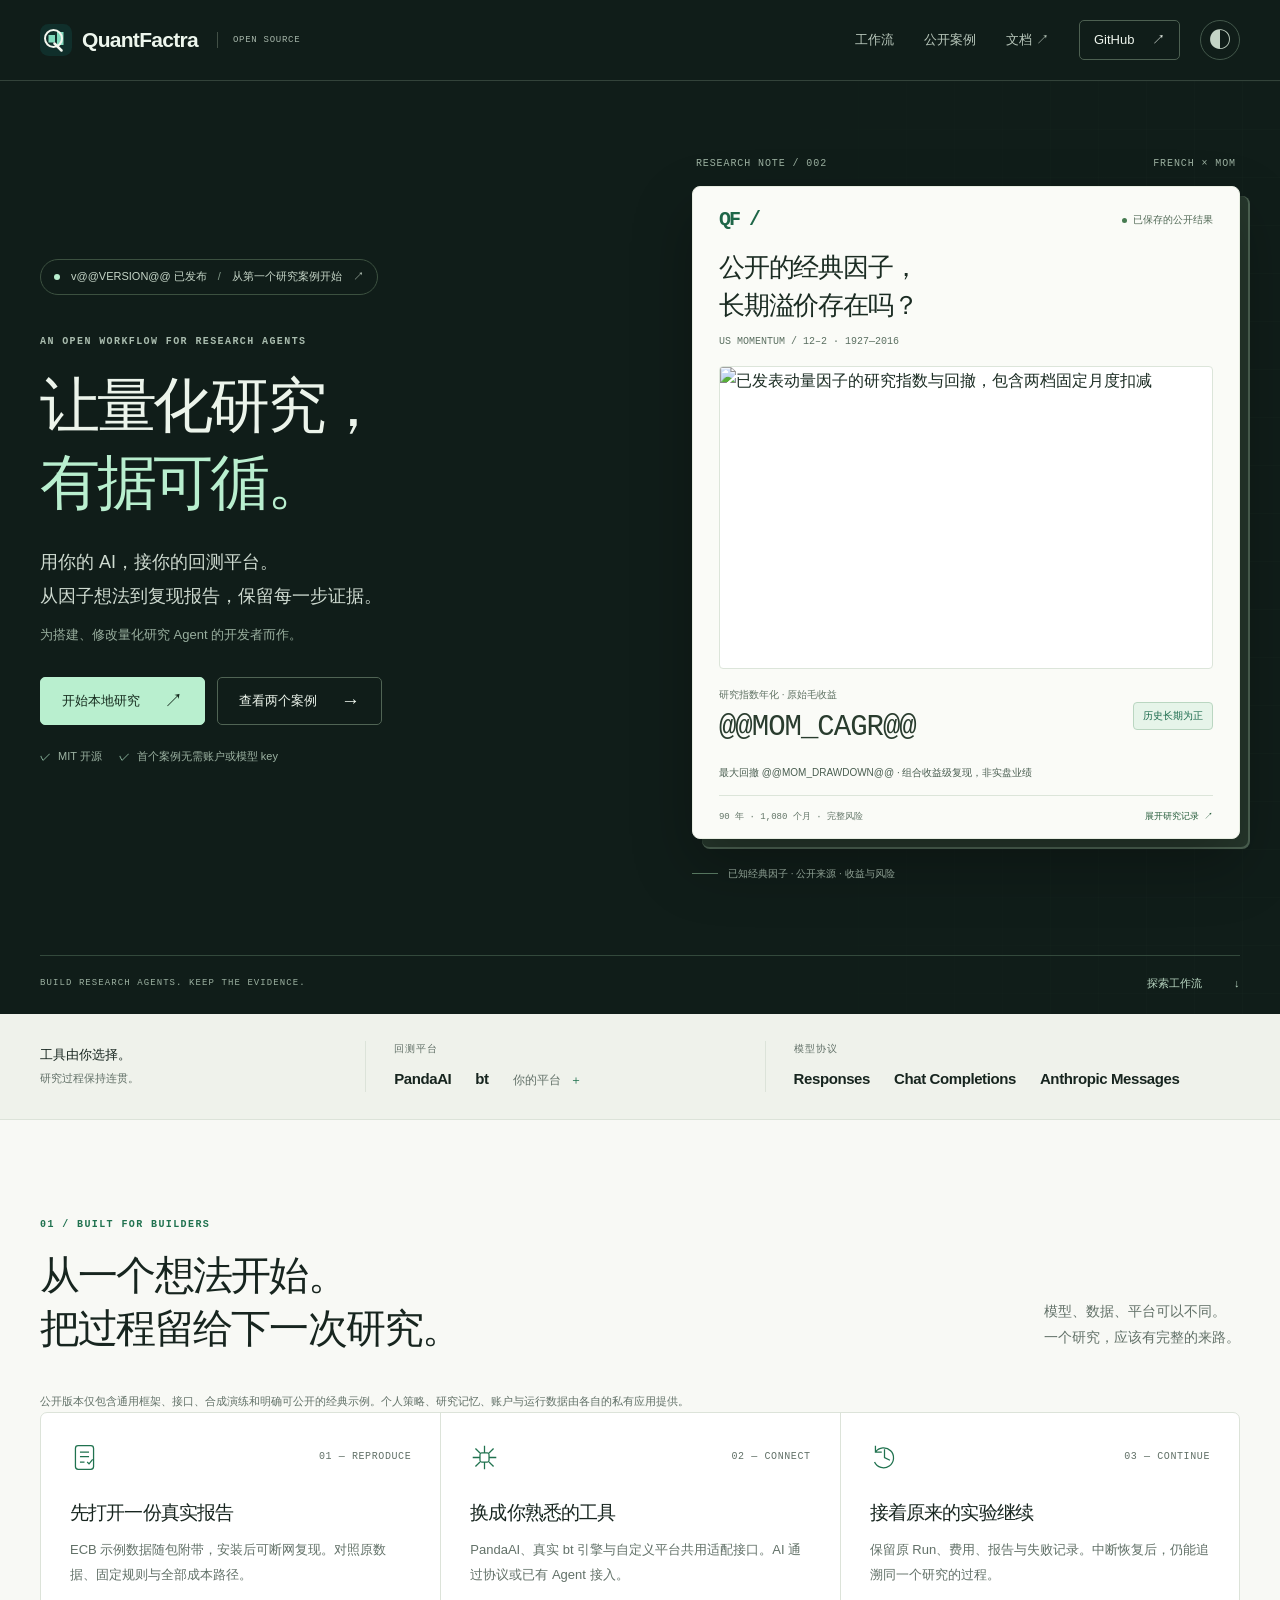
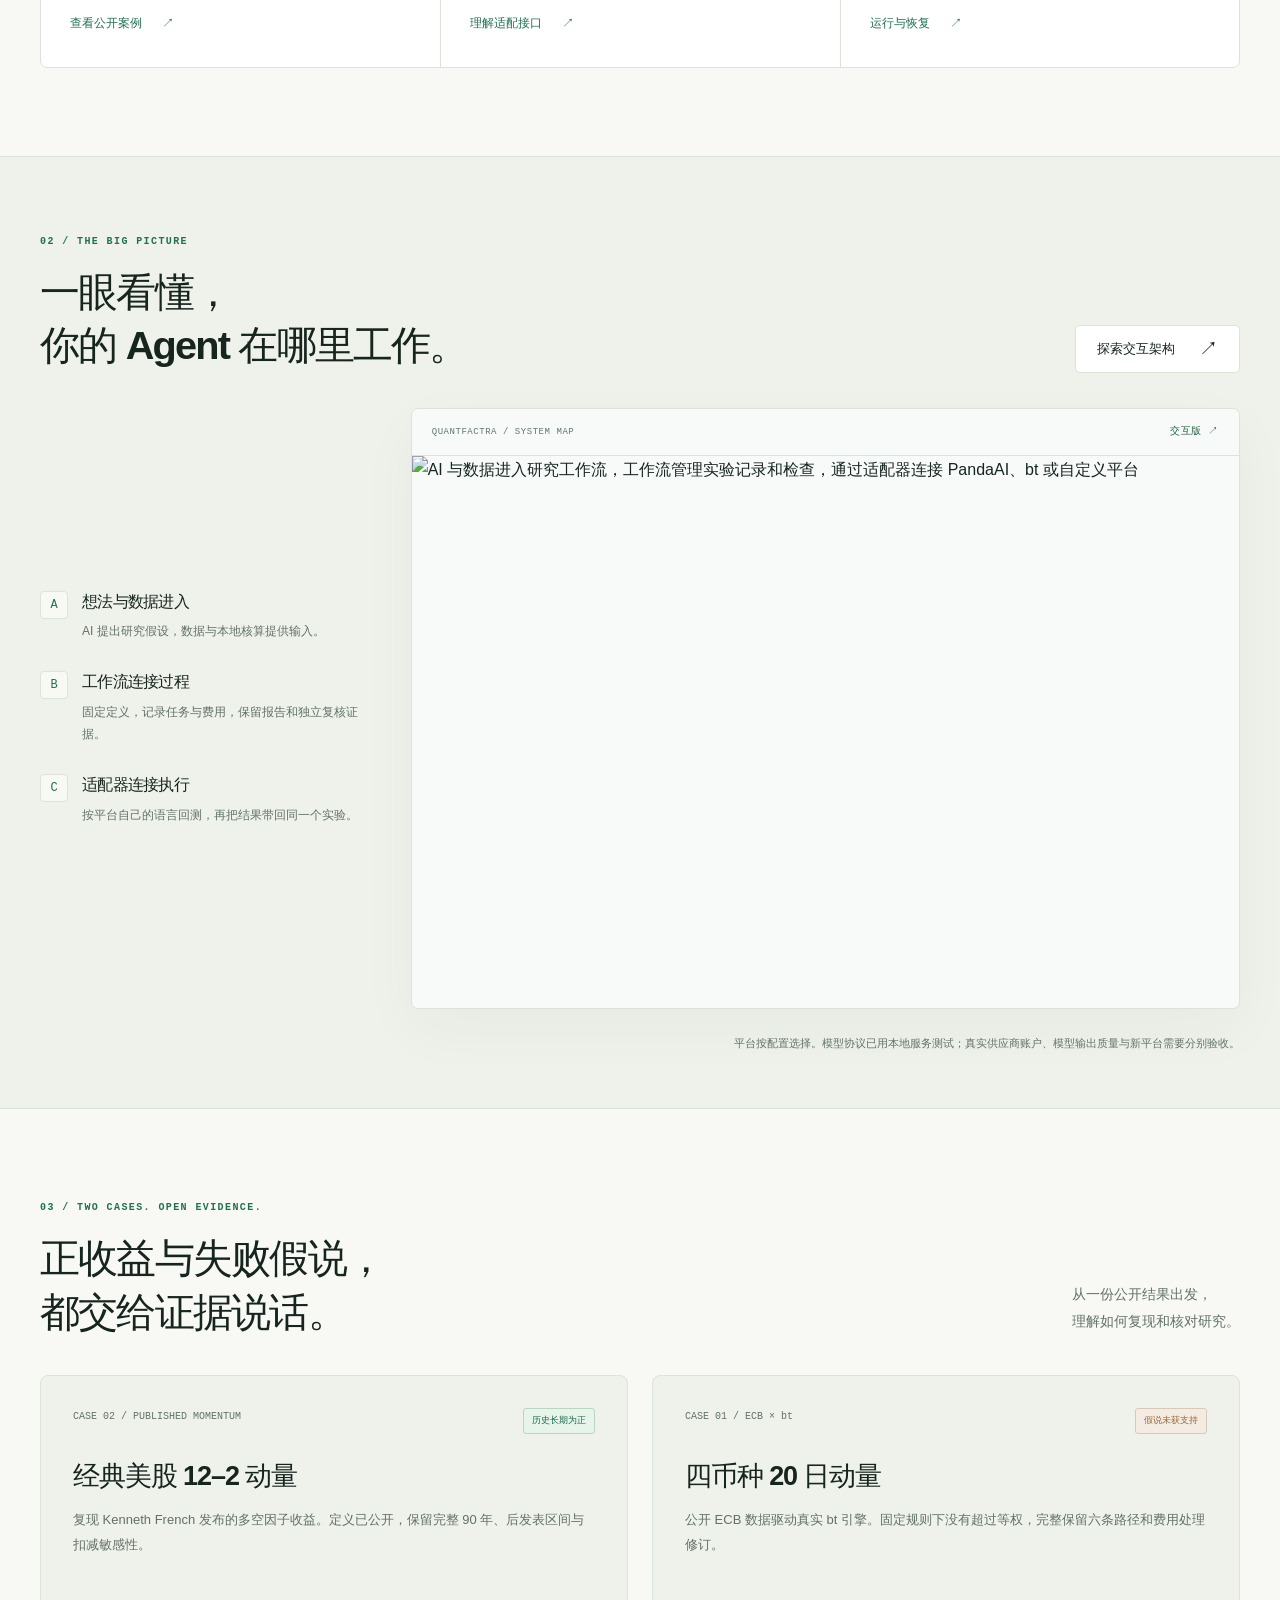
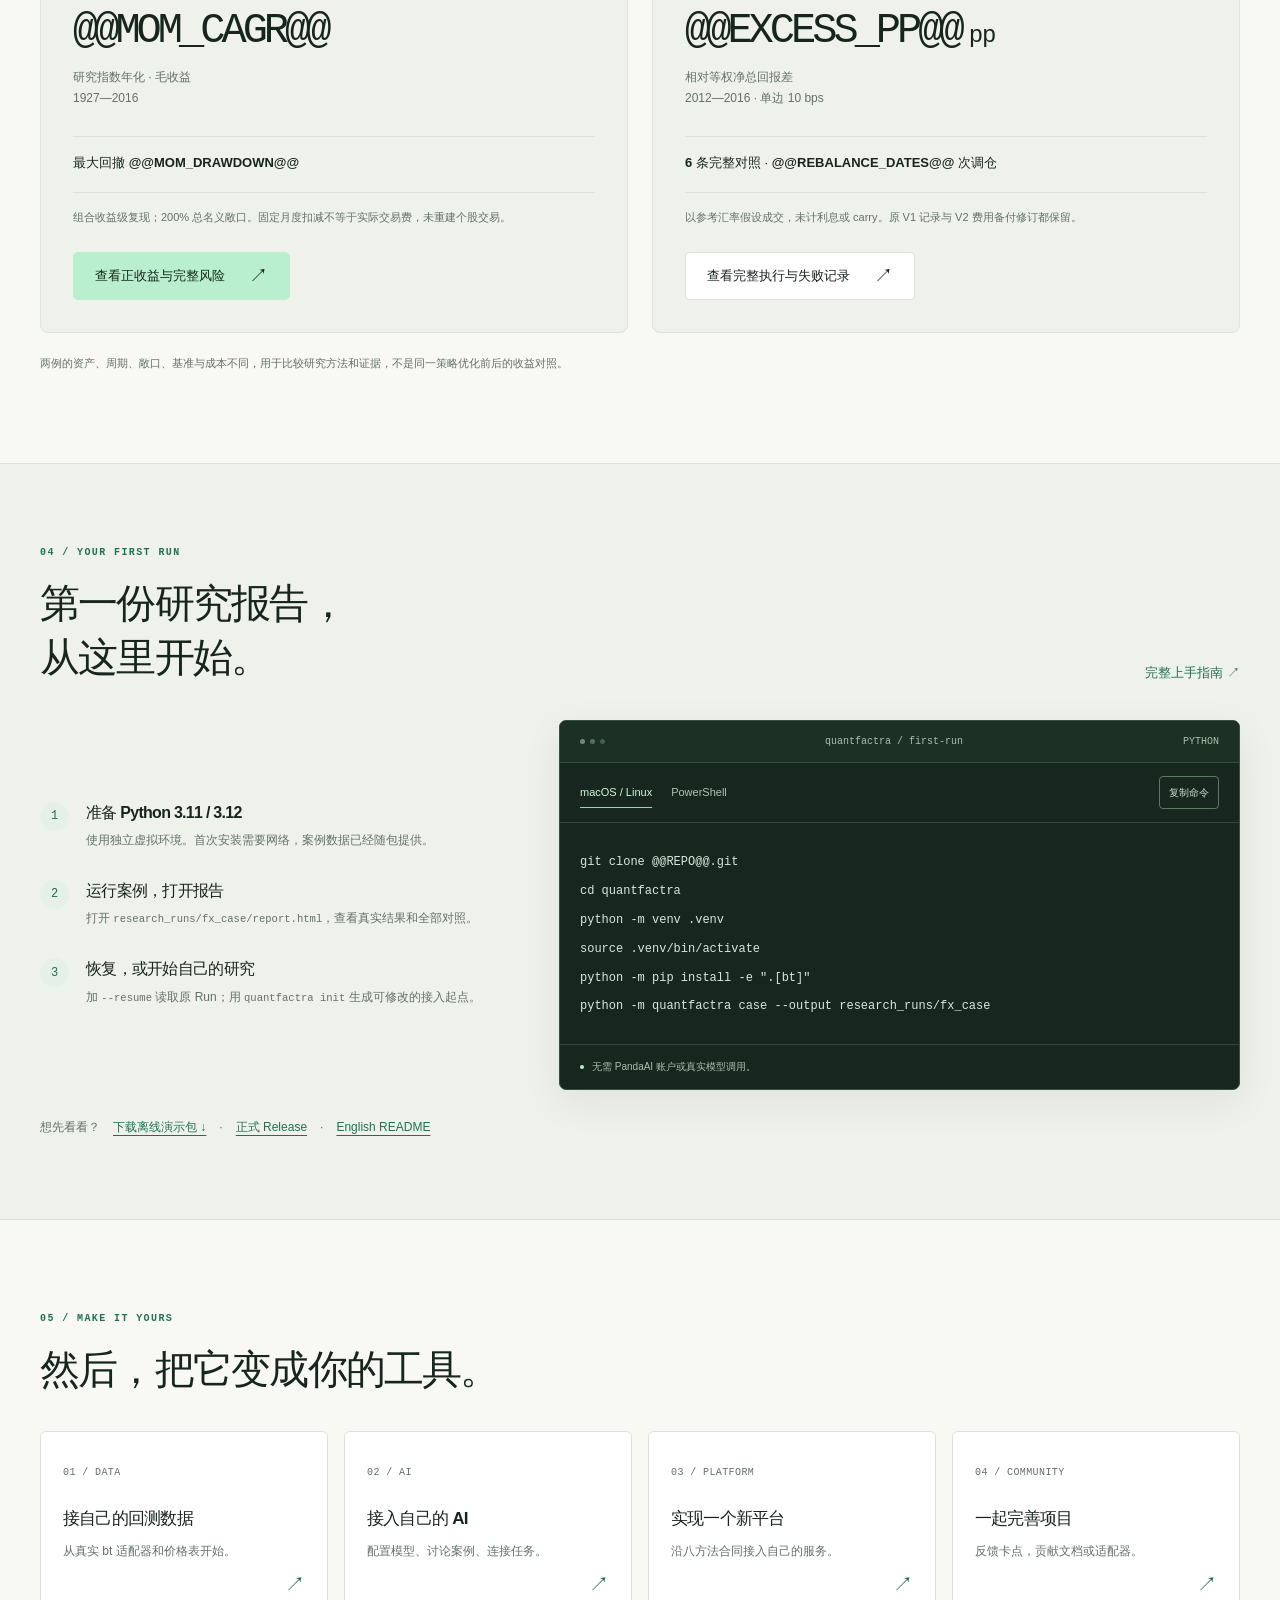
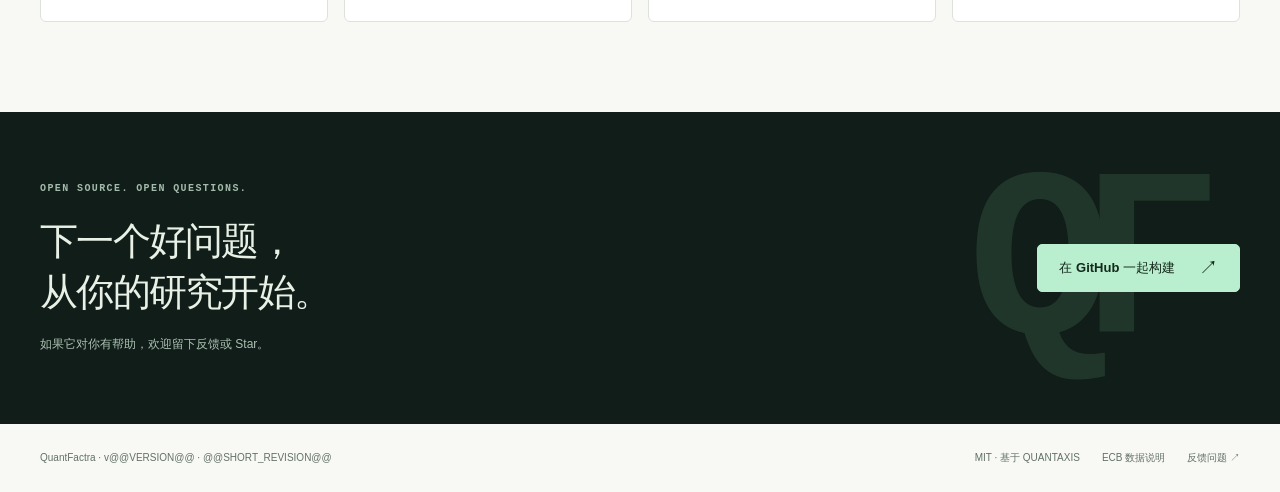
==== website/index.html @ 99651a7d "Initial public multi-agent framework distribution" ====
<!doctype html>
<html lang="zh-CN">
<head>
  <meta charset="utf-8"><meta name="viewport" content="width=device-width,initial-scale=1">
  <title>QuantFactra · 让量化研究，有据可循</title>
  <meta name="description" content="面向 AI 开发者的多 Agent 研究框架。连接 PandaAI、bt 或自定义回测平台，保留实验与证据，从一个可复现的公开案例开始。">
  <link rel="canonical" href="@@SITE@@"><link rel="icon" href="assets/favicon.svg" type="image/svg+xml">
  <meta property="og:type" content="website"><meta property="og:locale" content="zh_CN">
  <meta property="og:title" content="QuantFactra · 让量化研究，有据可循">
  <meta property="og:description" content="用你的 AI，接你的回测平台。从因子想法到复现报告，保留每一步证据。">
  <meta property="og:url" content="@@SITE@@"><meta property="og:image" content="@@SITE@@assets/social-card.png">
  <meta name="twitter:card" content="summary_large_image">
  <link rel="stylesheet" href="assets/site.css"><script src="assets/site.js" defer></script>
  <script type="application/ld+json">{"@context":"https://schema.org","@type":"SoftwareSourceCode","name":"QuantFactra","description":"Reproducible quantitative factor research and backtesting for AI developers","codeRepository":"@@REPO@@","url":"@@SITE@@","programmingLanguage":"Python","version":"@@VERSION@@","license":"https://opensource.org/license/mit"}</script>
</head>
<body>
<a class="skip" href="#main">跳到正文</a>
<header class="nav-shell"><nav class="nav wrap" aria-label="主导航">
  <a class="brand" href="./"><img src="assets/favicon.svg" width="32" height="32" alt="">QuantFactra<span class="version">OPEN SOURCE</span></a>
  <div class="nav-tools">
    <button class="menu-toggle" type="button" aria-expanded="false" aria-controls="nav-links" hidden>导航 <span aria-hidden="true">＋</span></button>
    <div class="nav-links" id="nav-links"><a href="#workflow">工作流</a><a href="#cases">公开案例</a><a href="@@REPO@@/blob/master/docs/quickstart.md">文档 ↗</a><a class="nav-github" href="@@REPO@@">GitHub <span aria-hidden="true">↗</span></a></div>
    <button class="theme" type="button" aria-label="切换深浅主题" title="切换深浅主题"><span aria-hidden="true">◐</span></button>
  </div>
</nav></header>
<main id="main">
  <div class="hero-shell">
    <section class="hero wrap" aria-labelledby="hero-title">
      <div class="hero-content">
        <a class="release-link" href="@@REPO@@/releases/latest"><span class="live-dot"></span>v@@VERSION@@ 已发布<span class="release-divider">/</span>从第一个研究案例开始<span aria-hidden="true">↗</span></a>
        <div class="eyebrow hero-eyebrow">AN OPEN WORKFLOW FOR RESEARCH AGENTS</div>
        <h1 id="hero-title">让量化研究，<br><em>有据可循。</em></h1>
        <p class="hero-copy">用你的 AI，接你的回测平台。<br>从因子想法到复现报告，保留每一步证据。</p>
        <p class="hero-audience">为搭建、修改量化研究 Agent 的开发者而作。</p>
        <div class="actions"><a class="button primary" href="#start">开始本地研究 <span aria-hidden="true">↗</span></a><a class="button hero-secondary" href="#cases">查看两个案例 <span aria-hidden="true">→</span></a></div>
        <div class="hero-note"><span>MIT 开源</span><span>首个案例无需账户或模型 key</span></div>
      </div>
      <div class="hero-visual">
        <div class="visual-index"><span>RESEARCH NOTE / 002</span><span>FRENCH × MOM</span></div>
        <a class="research-preview" href="momentum/" aria-label="打开经典动量因子历史复现案例">
          <div class="preview-top"><span class="file-mark" aria-hidden="true">QF /</span><span class="record-state"><span></span>已保存的公开结果</span></div>
          <h2>公开的经典因子，<br>长期溢价存在吗？</h2>
          <p class="preview-subtitle">US MOMENTUM / 12–2 · 1927—2016</p>
          <img class="preview-chart" src="assets/french-momentum.svg" width="1080" height="660" alt="已发表动量因子的研究指数与回撤，包含两档固定月度扣减">
          <div class="preview-result"><div><span>研究指数年化 · 原始毛收益</span><strong>@@MOM_CAGR@@</strong></div><span class="result-tag positive">历史长期为正</span></div><p class="preview-risk">最大回撤 @@MOM_DRAWDOWN@@ · 组合收益级复现，非实盘业绩</p>
          <div class="preview-footer"><span>90 年 · 1,080 个月 · 完整风险</span><span>展开研究记录 ↗</span></div>
        </a>
        <div class="visual-caption"><span class="caption-rule"></span>已知经典因子 · 公开来源 · 收益与风险</div>
      </div>
    </section>
    <div class="hero-baseline wrap"><span>BUILD RESEARCH AGENTS. KEEP THE EVIDENCE.</span><a href="#workflow">探索工作流 <span aria-hidden="true">↓</span></a></div>
  </div>
  <section class="integration-strip" aria-label="平台与模型接口"><div class="wrap integrations">
    <div class="integration-intro">工具由你选择。<br><span>研究过程保持连贯。</span></div>
    <div class="integration-group"><span class="integration-label">回测平台</span><div><b>PandaAI</b><b>bt</b><a href="@@REPO@@/blob/master/docs/backends.md">你的平台 <span>＋</span></a></div></div>
    <div class="integration-group"><span class="integration-label">模型协议</span><div><b>Responses</b><b>Chat Completions</b><b>Anthropic Messages</b></div></div>
  </div></section>
  <section class="wrap value-section" aria-labelledby="value-title">
    <div class="section-head"><div><div class="eyebrow">01 / BUILT FOR BUILDERS</div><h2 id="value-title">从一个想法开始。<br>把过程留给下一次研究。</h2></div><p class="section-summary">模型、数据、平台可以不同。<br>一个研究，应该有完整的来路。</p></div>
    <p class="caption">公开版本仅包含通用框架、接口、合成演练和明确可公开的经典示例。个人策略、研究记忆、账户与运行数据由各自的私有应用提供。</p>
    <div class="feature-grid">
      <article class="feature"><div class="feature-top"><svg viewBox="0 0 32 32" aria-hidden="true"><rect x="6" y="3" width="20" height="26" rx="3"/><path d="M11 10h10M11 15h10M11 21h5m3 0 2 2 4-5"/></svg><span class="number">01 — REPRODUCE</span></div><h3>先打开一份真实报告</h3><p>ECB 示例数据随包附带，安装后可断网复现。对照原数据、固定规则与全部成本路径。</p><a href="case/" class="text-link">查看公开案例 <span aria-hidden="true">↗</span></a></article>
      <article class="feature"><div class="feature-top"><svg viewBox="0 0 32 32" aria-hidden="true"><rect x="11" y="11" width="10" height="10" rx="2"/><path d="M16 3v8m0 10v8M3 16h8m10 0h8M6 6l5 5m10 10 5 5M26 6l-5 5M11 21l-5 5"/></svg><span class="number">02 — CONNECT</span></div><h3>换成你熟悉的工具</h3><p>PandaAI、真实 bt 引擎与自定义平台共用适配接口。AI 通过协议或已有 Agent 接入。</p><a href="@@REPO@@/blob/master/docs/backends.md" class="text-link">理解适配接口 <span aria-hidden="true">↗</span></a></article>
      <article class="feature"><div class="feature-top"><svg viewBox="0 0 32 32" aria-hidden="true"><path d="M6 10a11 11 0 1 1-1 11M6 3v7h7m3-3v9l6 3"/></svg><span class="number">03 — CONTINUE</span></div><h3>接着原来的实验继续</h3><p>保留原 Run、费用、报告与失败记录。中断恢复后，仍能追溯同一个研究的过程。</p><a href="@@REPO@@/blob/master/docs/quickstart.md" class="text-link">运行与恢复 <span aria-hidden="true">↗</span></a></article>
    </div>
  </section>
  <section class="workflow-section" id="workflow" aria-labelledby="architecture-title"><div class="wrap">
    <div class="section-head"><div><div class="eyebrow">02 / THE BIG PICTURE</div><h2 id="architecture-title">一眼看懂，<br>你的 Agent 在哪里工作。</h2></div><a class="button secondary" href="architecture/">探索交互架构 <span aria-hidden="true">↗</span></a></div>
    <div class="workflow-layout"><div class="workflow-notes"><article><span class="step-index">A</span><h3>想法与数据进入</h3><p>AI 提出研究假设，数据与本地核算提供输入。</p></article><article><span class="step-index">B</span><h3>工作流连接过程</h3><p>固定定义，记录任务与费用，保留报告和独立复核证据。</p></article><article><span class="step-index">C</span><h3>适配器连接执行</h3><p>按平台自己的语言回测，再把结果带回同一个实验。</p></article></div><div class="diagram-card"><div class="diagram-caption"><span>QUANTFACTRA / SYSTEM MAP</span><a href="architecture/">交互版 ↗</a></div><img src="assets/quantfactra-architecture.svg" width="940" height="628" alt="AI 与数据进入研究工作流，工作流管理实验记录和检查，通过适配器连接 PandaAI、bt 或自定义平台" loading="lazy"></div></div>
    <p class="caption workflow-caption">平台按配置选择。模型协议已用本地服务测试；真实供应商账户、模型输出质量与新平台需要分别验收。</p>
  </div></section>
  <section class="wrap cases-section" id="cases" aria-labelledby="case-title">
    <div class="section-head"><div><div class="eyebrow">03 / TWO CASES. OPEN EVIDENCE.</div><h2 id="case-title">正收益与失败假说，<br>都交给证据说话。</h2></div><p class="section-summary">从一份公开结果出发，<br>理解如何复现和核对研究。</p></div>
    <div class="case-pair">
      <article class="case-choice"><div class="evidence-title"><span>CASE 02 / PUBLISHED MOMENTUM</span><span class="case-label positive">历史长期为正</span></div><h3>经典美股 12–2 动量</h3><p>复现 Kenneth French 发布的多空因子收益。定义已公开，保留完整 90 年、后发表区间与扣减敏感性。</p><div class="case-metric"><strong>@@MOM_CAGR@@</strong><span>研究指数年化 · 毛收益<br>1927—2016</span></div><p class="case-risk">最大回撤 <b>@@MOM_DRAWDOWN@@</b></p><p class="caption">组合收益级复现；200% 总名义敞口。固定月度扣减不等于实际交易费，未重建个股交易。</p><a class="button primary" href="momentum/">查看正收益与完整风险 <span aria-hidden="true">↗</span></a></article>
      <article class="case-choice"><div class="evidence-title"><span>CASE 01 / ECB × bt</span><span class="case-label">假说未获支持</span></div><h3>四币种 20 日动量</h3><p>公开 ECB 数据驱动真实 bt 引擎。固定规则下没有超过等权，完整保留六条路径和费用处理修订。</p><div class="case-metric"><strong>@@EXCESS_PP@@<small>pp</small></strong><span>相对等权净总回报差<br>2012—2016 · 单边 10 bps</span></div><p class="case-risk"><b>6</b> 条完整对照 · <b>@@REBALANCE_DATES@@</b> 次调仓</p><p class="caption">以参考汇率假设成交，未计利息或 carry。原 V1 记录与 V2 费用备付修订都保留。</p><a class="button secondary" href="case/">查看完整执行与失败记录 <span aria-hidden="true">↗</span></a></article>
    </div><p class="caption comparison-note">两例的资产、周期、敞口、基准与成本不同，用于比较研究方法和证据，不是同一策略优化前后的收益对照。</p>
  </section>
  <section class="start-section" id="start" aria-labelledby="start-title"><div class="wrap">
    <div class="section-head"><div><div class="eyebrow">04 / YOUR FIRST RUN</div><h2 id="start-title">第一份研究报告，<br>从这里开始。</h2></div><a class="text-link" href="@@REPO@@/blob/master/docs/quickstart.md">完整上手指南 ↗</a></div>
    <div class="start-grid"><div class="steps"><article><span>1</span><div><h3>准备 Python 3.11 / 3.12</h3><p>使用独立虚拟环境。首次安装需要网络，案例数据已经随包提供。</p></div></article><article><span>2</span><div><h3>运行案例，打开报告</h3><p>打开 <code>research_runs/fx_case/report.html</code>，查看真实结果和全部对照。</p></div></article><article><span>3</span><div><h3>恢复，或开始自己的研究</h3><p>加 <code>--resume</code> 读取原 Run；用 <code>quantfactra init</code> 生成可修改的接入起点。</p></div></article></div>
      <div class="terminal"><div class="terminal-label"><span class="terminal-dots" aria-hidden="true"><i></i><i></i><i></i></span><span>quantfactra / first-run</span><span>PYTHON</span></div><div class="terminal-head"><div class="tabs" role="tablist" aria-label="终端系统"><button type="button" role="tab" id="tab-unix" aria-selected="true" aria-controls="code-unix" data-tab="unix">macOS / Linux</button><button type="button" role="tab" id="tab-windows" aria-selected="false" aria-controls="code-windows" data-tab="windows" tabindex="-1">PowerShell</button></div><button class="copy" type="button" data-copy="active">复制命令</button></div>
<pre id="code-unix" role="tabpanel" aria-labelledby="tab-unix" tabindex="0"><code>git clone @@REPO@@.git
cd quantfactra
python -m venv .venv
source .venv/bin/activate
python -m pip install -e ".[bt]"
python -m quantfactra case --output research_runs/fx_case</code></pre>
<pre id="code-windows" role="tabpanel" aria-labelledby="tab-windows" tabindex="0" hidden><code>git clone @@REPO@@.git
cd quantfactra
python -m venv .venv
.\.venv\Scripts\python.exe -m pip install -e ".[bt]"
.\.venv\Scripts\python.exe -m quantfactra case --output research_runs/fx_case</code></pre>
      <div class="terminal-foot"><span class="live-dot"></span><span data-copy-status role="status" aria-live="polite">无需 PandaAI 账户或真实模型调用。</span></div></div>
    </div>
    <p class="download-note">想先看看？<a href="@@REPO@@/releases/download/v@@VERSION@@/quantfactra-@@VERSION@@-demo.zip">下载离线演示包 ↓</a><span>·</span><a href="@@REPO@@/releases/latest">正式 Release</a><span>·</span><a href="@@REPO@@/blob/master/README_EN.md">English README</a></p>
  </div></section>
  <section class="wrap extend-section" aria-labelledby="extend-title"><div class="section-head"><div><div class="eyebrow">05 / MAKE IT YOURS</div><h2 id="extend-title">然后，把它变成你的工具。</h2></div></div><div class="guide-grid">
    <a href="@@REPO@@/blob/master/docs/bt-backend.md"><span class="guide-number">01 / DATA</span><h3>接自己的回测数据</h3><p>从真实 bt 适配器和价格表开始。</p><span class="guide-arrow" aria-hidden="true">↗</span></a>
    <a href="@@REPO@@/blob/master/docs/model-providers.md"><span class="guide-number">02 / AI</span><h3>接入自己的 AI</h3><p>配置模型、讨论案例、连接任务。</p><span class="guide-arrow" aria-hidden="true">↗</span></a>
    <a href="@@REPO@@/blob/master/docs/backends.md"><span class="guide-number">03 / PLATFORM</span><h3>实现一个新平台</h3><p>沿八方法合同接入自己的服务。</p><span class="guide-arrow" aria-hidden="true">↗</span></a>
    <a href="@@REPO@@/blob/master/CONTRIBUTING.md"><span class="guide-number">04 / COMMUNITY</span><h3>一起完善项目</h3><p>反馈卡点，贡献文档或适配器。</p><span class="guide-arrow" aria-hidden="true">↗</span></a>
  </div></section>
  <section class="closing"><div class="wrap closing-inner"><div><div class="eyebrow">OPEN SOURCE. OPEN QUESTIONS.</div><h2>下一个好问题，<br>从你的研究开始。</h2><p>如果它对你有帮助，欢迎留下反馈或 Star。</p></div><a class="button primary" href="@@REPO@@">在 GitHub 一起构建 <span aria-hidden="true">↗</span></a><span class="closing-watermark" aria-hidden="true">QF</span></div></section>
</main>
<footer class="wrap footer"><span>QuantFactra · v@@VERSION@@ · <a href="@@REPO@@/commit/@@REVISION@@">@@SHORT_REVISION@@</a></span><span><a href="@@REPO@@/blob/master/LICENSE">MIT · 基于 QUANTAXIS</a><a href="case/data/DATA_NOTICE.md">ECB 数据说明</a><a href="@@REPO@@/issues/new/choose">反馈问题 ↗</a></span></footer>
</body></html>
---- website/assets/site.css ----
@charset "UTF-8";
:root {
  color-scheme:light; --bg:#f8f9f5; --surface:#fff; --soft:#eff2eb; --ink:#17251f;
  --muted:#627168; --line:#dce3d9; --accent:#20724f; --accent-strong:#135638;
  --accent-light:#e5f1e7; --night:#101d19; --mint:#b9efcf;
  --terminal:#17261f; --terminal-ink:#d8e8de; --shadow:0 20px 60px #122f1e0a;
  font-family:-apple-system,BlinkMacSystemFont,"Segoe UI","PingFang SC","Microsoft YaHei",sans-serif;
  font-synthesis:none; scroll-behavior:smooth;
}
@media(prefers-color-scheme:dark) {
  :root:not([data-theme=light]) { color-scheme:dark; --bg:#101914; --surface:#17231c; --soft:#132018; --ink:#e8efe6; --muted:#a7b5aa; --line:#2c3e30; --accent:#b0e7c4; --accent-strong:#d2f4dc; --accent-light:#223e2c; --shadow:0 20px 60px #0002; }
}
:root[data-theme=dark] { color-scheme:dark; --bg:#101914; --surface:#17231c; --soft:#132018; --ink:#e8efe6; --muted:#a7b5aa; --line:#2c3e30; --accent:#b0e7c4; --accent-strong:#d2f4dc; --accent-light:#223e2c; --shadow:0 20px 60px #0002; }
* { box-sizing:border-box; }
[hidden] { display:none !important; }
body { margin:0; background:var(--bg); color:var(--ink); line-height:1.8; -webkit-font-smoothing:antialiased; }
a { color:var(--accent); text-underline-offset:4px; text-decoration-thickness:1px; }
a:hover { color:var(--accent-strong); }
button { font:inherit; cursor:pointer; }
button,a { touch-action:manipulation; }
button:focus-visible,a:focus-visible,[tabindex]:focus-visible { outline:3px solid var(--accent); outline-offset:5px; }
.nav-shell :focus-visible,.hero-shell :focus-visible,.closing :focus-visible { outline-color:var(--mint); }
img { max-width:100%; height:auto; }
svg { display:block; }
h1,h2,h3,p,figure { margin:0; }
h1,h2,h3 { line-height:1.35; letter-spacing:-.045em; text-wrap:balance; }
h2 { font-size:clamp(28px,3.1vw,40px); font-weight:650; }
h3 { font-size:19px; font-weight:650; }
p { margin-top:16px; }
em { font-style:normal; color:var(--accent); }
code,pre,.number,.eyebrow,.version,.integration-label,.guide-number,.visual-index,.preview-footer,.evidence-title,.evidence-stats b,.hero-baseline,.diagram-caption { font-family:"SFMono-Regular",Consolas,"Liberation Mono",monospace; }
code { font-size:.88em; overflow-wrap:anywhere; }
pre { margin:0; white-space:pre; overflow-x:auto; }
pre code { font-size:12px; line-height:2.15; overflow-wrap:normal; }
::selection { background:#76c99d66; }
.wrap { width:min(1200px,calc(100% - 80px)); margin-inline:auto; }
.skip { position:absolute; z-index:100; left:20px; top:-100px; background:var(--surface); padding:12px 20px; }
.skip:focus { top:15px; }
.nav-shell { background:var(--night); color:#edf6ed; border-bottom:1px solid #33433a; position:relative; z-index:5; }
.nav { display:flex; align-items:center; justify-content:space-between; gap:24px; min-height:80px; }
.brand { display:inline-flex; align-items:center; gap:10px; color:#edf6ed; text-decoration:none; font-size:21px; font-weight:650; letter-spacing:-.7px; white-space:nowrap; }
.brand:hover { color:var(--mint); }
.brand img { display:block; }
.version { font-size:9px; color:#a6b6aa; letter-spacing:.08em; font-weight:500; border-left:1px solid #425046; padding-left:15px; margin-left:9px; }
.nav-tools,.nav-links { display:flex; align-items:center; gap:30px; }
.nav-tools { gap:20px; }
.nav-links a { font-size:13px; text-decoration:none; color:#b8c7bb; white-space:nowrap; }
.nav-links a:hover { color:#fff; }
.nav-links .nav-github { color:#eef5ed; border:1px solid #4d6051; border-radius:5px; padding:7px 14px; }
.nav-github span { margin-left:14px; }
.theme { display:grid; place-items:center; width:40px; height:40px; border:1px solid #43584b; border-radius:50%; background:transparent; color:#c4d4c6; padding:0; font-size:22px; line-height:1; flex:0 0 auto; }
.theme:hover { background:#26392b; color:#fff; }
.menu-toggle { display:none; }
.hero-shell { color:#ecf4eb; background:var(--night); overflow:hidden; position:relative; }
.hero-shell::before { content:""; position:absolute; inset:0 0 0 52%; pointer-events:none; opacity:.21; background-image:linear-gradient(#526b5633 1px,transparent 1px),linear-gradient(90deg,#526b5633 1px,transparent 1px); background-size:48px 48px; mask-image:linear-gradient(90deg,transparent,#000); }
.hero { display:grid; grid-template-columns:1.08fr 1fr; align-items:center; gap:60px; padding-block:62px 72px; position:relative; }
.release-link { display:inline-flex; align-items:center; flex-wrap:wrap; gap:11px; color:#c6d6c8; border:1px solid #3c5140; border-radius:30px; padding:7px 13px; font-size:11px; text-decoration:none; }
.release-link:hover { color:#fff; border-color:#9ac4aa; }
.release-divider { color:#829a89; }
.live-dot { width:6px; height:6px; display:inline-block; border-radius:50%; background:var(--mint); flex-shrink:0; }
.eyebrow { color:var(--accent); font-size:10px; letter-spacing:.14em; font-weight:600; }
.hero-eyebrow { color:#a9bcae; margin-top:38px; font-size:10px; }
.hero h1 { font-size:clamp(48px,4.7vw,68px); font-weight:650; line-height:1.28; letter-spacing:-.055em; margin-top:16px; }
.hero h1 em { color:var(--mint); }
.hero-copy { color:#cfdbd1; font-size:18px; line-height:1.9; margin-top:24px; }
.hero-audience { color:#98ae9e; font-size:13px; margin-top:10px; }
.actions { display:flex; align-items:center; gap:12px; flex-wrap:wrap; margin-top:30px; }
.button { display:inline-flex; align-items:center; justify-content:space-between; gap:24px; min-height:48px; border:1px solid transparent; border-radius:5px; padding:11px 21px; font-size:13px; font-weight:650; text-decoration:none; transition:background .18s,transform .18s,border-color .18s; }
.button:hover { transform:translateY(-2px); }
.button span { font-size:19px; line-height:1; font-weight:400; }
.button.primary { background:var(--mint); color:#14291c; border-color:var(--mint); }
.button.primary:hover { background:#d0f6de; color:#14291c; }
.button.secondary { background:var(--surface); color:var(--ink); border-color:var(--line); }
.button.secondary:hover { border-color:var(--accent); }
.hero-secondary { border-color:#506454; color:#ecf4eb; background:transparent; }
.hero-secondary:hover { color:#fff; background:#263a2c; }
.hero-note { display:flex; gap:17px; flex-wrap:wrap; font-size:11px; color:#9db3a3; margin-top:22px; }
.hero-note span::before { content:"✓"; margin-right:7px; color:var(--mint); }
.hero-visual { padding:12px 0 0; min-width:0; }
.visual-index { display:flex; justify-content:space-between; color:#9bb0a0; font-size:10px; letter-spacing:.09em; margin:0 4px 13px; }
.research-preview { display:block; position:relative; padding:23px 26px 0; background:#fafbf7; color:#1b2c23; border-radius:8px; border:1px solid #e7ede2; box-shadow:0 26px 60px #0004,9px 9px 0 -1px #26372c,10px 10px 0 0 #4d6353; text-decoration:none; transition:transform .25s; }
.research-preview:hover { color:#1b2c23; transform:translateY(-4px); }
.preview-top { display:flex; align-items:center; justify-content:space-between; gap:12px; }
.file-mark { font:700 20px/1 Consolas,monospace; letter-spacing:-2px; color:#1e6648; }
.record-state { display:inline-flex; align-items:center; gap:6px; font-size:10px; color:#526a57; }
.record-state>span { width:5px; height:5px; background:#467b51; border-radius:50%; }
.research-preview h2 { font-size:26px; line-height:1.45; margin-top:19px; letter-spacing:-.045em; }
.preview-subtitle { font:10px/1.5 Consolas,monospace; color:#5c7062; margin-top:10px; }
.preview-chart { display:block; width:100%; background:white; margin-top:17px; border:1px solid #dce5da; border-radius:4px; }
.preview-result { display:flex; justify-content:space-between; align-items:center; gap:10px; padding-block:17px; }
.preview-result>div>span { display:block; color:#607364; font-size:10px; }
.preview-result strong { display:block; color:#293c2e; font:500 29px/1.3 Consolas,monospace; margin-top:5px; letter-spacing:-1px; }
.preview-result small { font:11px/1.5 "Microsoft YaHei",sans-serif; letter-spacing:0; }
.result-tag { color:#805433; border:1px solid #decbb8; background:#f3eee5; padding:4px 9px; border-radius:4px; font-size:10px; white-space:nowrap; }
.preview-footer { display:flex; justify-content:space-between; gap:8px; border-top:1px solid #dce5da; padding:13px 0; font-size:9px; color:#627567; }
.preview-footer>span:last-child { color:#285e3d; }
.visual-caption { display:flex; align-items:center; gap:10px; color:#9fb3a5; font-size:10px; margin-top:26px; }
.caption-rule { width:26px; height:1px; background:#5b7d65; }
.hero-baseline { position:relative; display:flex; justify-content:space-between; gap:20px; border-top:1px solid #33493c; padding-block:19px; color:#9cb1a1; font-size:9px; letter-spacing:.12em; }
.hero-baseline a { color:#b9d7c2; font-size:11px; text-decoration:none; letter-spacing:0; }
.hero-baseline a span { margin-left:25px; }
.integration-strip { background:var(--soft); border-bottom:1px solid var(--line); }
.integrations { display:grid; grid-template-columns:1fr 1.25fr 1.6fr; gap:28px; padding-block:27px; align-items:center; }
.integration-intro { font-size:13px; font-weight:600; }
.integration-intro span { color:var(--muted); font-size:11px; font-weight:400; }
.integration-group { border-left:1px solid var(--line); padding-left:28px; }
.integration-label { display:block; color:var(--muted); font-size:10px; margin-bottom:6px; letter-spacing:.1em; }
.integration-group>div { display:flex; flex-wrap:wrap; gap:7px 24px; align-items:baseline; }
.integration-group b { font-size:15px; font-weight:650; letter-spacing:-.4px; }
.integration-group a { color:var(--muted); font-size:12px; text-decoration:none; }
.integration-group a span { margin-left:6px; color:var(--accent); }
.value-section { padding-block:96px 88px; }
.section-head { display:flex; justify-content:space-between; gap:28px; align-items:end; margin-bottom:35px; }
.section-head h2 { margin-top:15px; }
.section-summary { color:var(--muted); font-size:14px; line-height:1.9; padding-bottom:5px; }
.text-link { display:inline-flex; align-items:center; gap:20px; color:var(--accent); text-decoration:none; font-size:13px; font-weight:600; }
.text-link:hover { text-decoration:underline; }
.feature-grid { display:grid; grid-template-columns:repeat(3,minmax(0,1fr)); border:1px solid var(--line); border-radius:7px; background:var(--surface); }
.feature { padding:30px 29px; }
.feature+.feature { border-left:1px solid var(--line); }
.feature-top { display:flex; align-items:center; justify-content:space-between; gap:13px; margin-bottom:28px; }
.feature-top svg { width:29px; height:29px; stroke:var(--accent); stroke-width:1.4; fill:none; }
.number { font-size:10px; color:var(--muted); letter-spacing:.06em; }
.feature p { font-size:13px; color:var(--muted); line-height:1.9; margin-top:13px; }
.feature .text-link { margin-top:25px; font-size:12px; }
.workflow-section { background:var(--soft); padding-block:76px 54px; border-block:1px solid var(--line); scroll-margin-top:24px; }
.workflow-layout { display:grid; grid-template-columns:.65fr 1.65fr; gap:44px; align-items:center; }
.workflow-notes { display:grid; gap:28px; }
.workflow-notes article { position:relative; padding-left:42px; }
.step-index { position:absolute; left:0; top:0; color:var(--accent); border:1px solid var(--line); background:var(--bg); border-radius:4px; width:28px; height:28px; display:grid; place-items:center; font:12px/1 Consolas,monospace; }
.workflow-notes h3 { font-size:16px; }
.workflow-notes p { color:var(--muted); font-size:12px; line-height:1.9; margin-top:8px; }
.diagram-card { background:#f7faf8; border:1px solid var(--line); border-radius:7px; overflow:hidden; box-shadow:var(--shadow); min-width:0; }
.diagram-caption { display:flex; justify-content:space-between; align-items:center; gap:16px; padding:14px 20px; border-bottom:1px solid #d8e3dc; color:#62776b; font-size:9px; letter-spacing:.06em; }
.diagram-caption a { font-size:10px; color:#236144; text-decoration:none; }
.diagram-card img { display:block; width:100%; }
.caption { color:var(--muted); font-size:11px; line-height:1.9; }
.workflow-caption { margin-top:24px; text-align:right; }
.case-teaser { display:grid; grid-template-columns:1fr 1fr; gap:96px; align-items:center; padding-block:96px; }
.case-copy h2 { font-size:clamp(30px,3.2vw,44px); margin-top:19px; }
.case-copy>p { font-size:14px; color:var(--muted); max-width:380px; margin-top:20px; }
.case-copy>.text-link { margin-top:30px; }
.evidence-sheet { border:1px solid var(--line); border-radius:6px; background:var(--surface); padding:25px 30px 0; box-shadow:var(--shadow); }
.evidence-title { display:flex; justify-content:space-between; gap:15px; color:var(--muted); font-size:10px; }
.case-metric { padding:26px 0; border-bottom:1px solid var(--line); }
.case-metric strong { color:var(--ink); font:500 58px/1.15 Consolas,monospace; letter-spacing:-4px; display:block; }
.case-metric strong small { font-size:24px; letter-spacing:-1px; margin-left:8px; }
.case-metric>span { display:block; color:var(--muted); font-size:12px; margin-top:12px; }
.evidence-stats { display:grid; grid-template-columns:repeat(3,1fr); padding-block:23px 0; gap:18px; }
.evidence-stats b { display:block; font-size:24px; line-height:1.3; letter-spacing:-1px; font-weight:500; }
.evidence-stats span { display:block; color:var(--muted); font-size:10px; margin-top:6px; }
.evidence-sheet .caption { margin:20px 0; }
.evidence-source { display:flex; justify-content:space-between; gap:15px; border-top:1px solid var(--line); padding-block:15px; text-decoration:none; font-size:11px; }
.start-section { padding-block:80px; background:var(--soft); border-block:1px solid var(--line); scroll-margin-top:20px; }
.start-grid { display:grid; grid-template-columns:.8fr 1.2fr; gap:65px; align-items:center; }
.steps { display:grid; gap:28px; }
.steps article { display:flex; gap:17px; align-items:flex-start; }
.steps article>span { flex:0 0 auto; display:grid; place-items:center; background:var(--accent-light); color:var(--accent); width:29px; height:29px; border-radius:50%; font:12px/1 Consolas,monospace; }
.steps h3 { font-size:16px; }
.steps p { font-size:12px; color:var(--muted); margin-top:7px; }
.terminal { min-width:0; background:var(--terminal); color:var(--terminal-ink); border:1px solid #36513e; border-radius:7px; overflow:hidden; box-shadow:0 12px 40px #13231a12; }
.terminal-label { display:flex; align-items:center; justify-content:space-between; gap:12px; background:#1c3023; border-bottom:1px solid #344f3c; padding:13px 20px; color:#abbfb0; font:10px/1.5 Consolas,monospace; }
.terminal-dots { display:flex; gap:5px; }
.terminal-dots i { width:5px; height:5px; border-radius:50%; background:#6b8d74; }
.terminal-dots i:nth-child(2) { background:#50745a; }
.terminal-dots i:last-child { background:#3e6247; }
.terminal-head { display:flex; align-items:center; justify-content:space-between; gap:10px; padding:13px 20px; border-bottom:1px solid #344b3b; font-size:12px; }
.tabs { display:flex; gap:19px; align-items:center; }
.tabs button { background:transparent; border:0; padding:7px 0; font-size:11px; color:#b0c3b3; }
.tabs [aria-selected=true] { color:#d0f7dc; text-decoration:underline; text-underline-offset:11px; text-decoration-color:#96d7ad; }
.copy { color:#c6dfce; border:1px solid #5c7a63; border-radius:4px; background:transparent; font-size:10px; padding:6px 9px; white-space:nowrap; min-height:33px; }
.copy:hover { background:#304b37; }
.terminal pre { padding:24px 20px; }
.terminal :focus-visible { outline-color:var(--mint); }
.terminal-foot { display:flex; gap:8px; align-items:center; border-top:1px solid #344b3b; padding:13px 20px; font-size:10px; color:#a9bfad; }
.terminal-foot .live-dot { width:4px; height:4px; }
.download-note { display:flex; flex-wrap:wrap; align-items:baseline; gap:7px 13px; color:var(--muted); font-size:12px; margin-top:27px; }
.download-note>span { color:var(--muted); }
.extend-section { padding-block:90px; }
.guide-grid { display:grid; grid-template-columns:repeat(4,minmax(0,1fr)); gap:16px; }
.guide-grid>a { position:relative; display:block; text-decoration:none; border:1px solid var(--line); border-radius:6px; padding:24px 22px 58px; background:var(--surface); color:var(--ink); transition:border-color .2s,transform .2s; }
.guide-grid>a:hover { border-color:var(--accent); transform:translateY(-3px); }
.guide-number { color:var(--muted); font-size:10px; letter-spacing:.04em; }
.guide-grid h3 { font-size:17px; margin-top:23px; }
.guide-grid p { color:var(--muted); font-size:12px; margin-top:10px; }
.guide-arrow { position:absolute; right:22px; bottom:19px; color:var(--accent); font-size:20px; }
.closing { background:var(--night); color:#e9f1e7; overflow:hidden; }
.closing-inner { position:relative; display:flex; align-items:center; justify-content:space-between; gap:30px; padding-block:68px; }
.closing .eyebrow { color:#a3bbab; }
.closing h2 { color:#e9f1e7; font-size:38px; margin-top:18px; }
.closing p { color:#abc1b1; font-size:12px; }
.closing-inner>div,.closing-inner>.button { position:relative; z-index:1; }
.closing-watermark { position:absolute; font:600 240px/1 Consolas,monospace; letter-spacing:-32px; color:#21362a; right:4%; top:50%; transform:translateY(-50%); pointer-events:none; }
.footer { display:flex; justify-content:space-between; align-items:baseline; gap:20px; padding-block:25px; font-size:10px; color:var(--muted); }
.footer>span:last-child { display:flex; gap:22px; flex-wrap:wrap; }
.footer a { color:var(--muted); text-decoration:none; }
.footer a:hover { color:var(--accent); text-decoration:underline; }
/* Case pages use the same visual vocabulary, with a quieter reading layout. */
.case-page { max-width:1040px; padding-bottom:50px; }
.case-heading { padding-block:60px 35px; }
.case-heading h1 { font-size:clamp(38px,4.8vw,60px); margin-top:22px; }
.case-heading>p { color:var(--muted); font-size:15px; }
.case-heading>.caption { font-size:12px; }
.case-breadcrumb { color:var(--muted); font-size:11px; margin-bottom:24px; }
.case-breadcrumb a { text-decoration:none; }
.result-panel { display:flex; align-items:center; justify-content:space-between; gap:38px; background:var(--night); color:#e8f1e7; border:1px solid #3c5643; border-radius:7px; padding:30px; }
.result-panel>div:first-child { max-width:580px; }
.result-panel .number { color:#b0c8b8; }
.result-panel h2 { font-size:23px; margin-top:12px; }
.result-panel p { color:#bbcebf; font-size:13px; margin-top:12px; }
.result-panel strong { color:var(--mint); }
.result-facts { display:flex; gap:26px; text-align:center; flex-shrink:0; color:#b7cbbd; font-size:10px; }
.result-facts b { display:block; font:500 27px/1.4 Consolas,monospace; color:#dbf4e2; margin-bottom:5px; }
.report-toc { display:flex; flex-wrap:wrap; gap:12px 28px; border-bottom:1px solid var(--line); margin-top:24px; padding-block:15px; font-size:12px; }
.report-toc a { color:var(--muted); text-decoration:none; }
.report-toc a:hover { color:var(--accent); }
.report-section { padding-block:44px; border-bottom:1px solid var(--line); scroll-margin-top:25px; }
.report-section>h2,.revision-note>h2 { font-size:29px; margin-top:12px; }
.report-section>p,.revision-note>p { font-size:14px; color:var(--muted); line-height:1.95; }
.report-section>.caption { font-size:11px; }
.report-section>.text-link { margin-top:16px; }
.report-section .section-head { margin-bottom:25px; }
.report-section .section-head h2 { font-size:29px; }
.rule-grid { display:grid; grid-template-columns:repeat(3,minmax(0,1fr)); gap:28px; }
.rule-grid h3 { font-size:16px; }
.rule-grid p { font-size:13px; color:var(--muted); margin-top:10px; }
.report-chart { margin-top:28px; border:1px solid var(--line); border-radius:6px; overflow:hidden; background:#fff; }
.report-chart img { display:block; width:100%; }
.report-chart figcaption { padding:12px 18px; background:var(--soft); border-top:1px solid var(--line); font-size:11px; color:var(--muted); }
.table-scroll { max-width:100%; overflow-x:auto; margin-top:25px; border:1px solid var(--line); border-radius:5px; }
table { width:100%; border-collapse:collapse; font-size:13px; white-space:nowrap; font-variant-numeric:tabular-nums; }
th,td { text-align:right; padding:15px 17px; border-bottom:1px solid var(--line); }
th { font-size:11px; font-weight:600; color:var(--muted); background:var(--soft); }
th:first-child,td:first-child { text-align:left; }
tbody tr:last-child td { border-bottom:0; }
tbody tr:hover { background:var(--soft); }
.data-links { display:flex; flex-wrap:wrap; gap:12px 25px; }
.revision-note { padding:30px; margin-top:40px; border:1px solid var(--line); border-left:3px solid var(--accent); border-radius:4px; background:var(--surface); scroll-margin-top:25px; }
.report-section>.terminal { margin-top:24px; }
@media(max-width:1100px) {
  .wrap { width:calc(100% - 56px); } .hero { gap:35px; } .hero h1 { font-size:54px; } .hero-copy { font-size:16px; }
  .version { display:none; } .integration-group { padding-left:20px; } .integration-group>div { gap:8px 16px; }
  .feature { padding:25px 20px; } .feature-top { gap:8px; } .feature-top .number { font-size:9px; }
  .case-teaser { gap:55px; } .start-grid { gap:35px; grid-template-columns:.7fr 1.3fr; }
  .guide-grid { grid-template-columns:repeat(2,minmax(0,1fr)); } .result-panel { flex-direction:column; align-items:flex-start; } .result-facts { text-align:left; gap:40px; }
}
@media(max-width:850px) {
  .hero { grid-template-columns:1fr 1fr; gap:28px; padding-block:40px 48px; } .hero h1 { font-size:43px; }
  .hero-eyebrow { font-size:8px; letter-spacing:.07em; margin-top:28px; } .hero-copy { font-size:14px; } .hero-audience { font-size:11px; }
  .hero .actions { gap:9px; } .hero .button { font-size:11px; padding-inline:13px; gap:13px; }
  .release-link { font-size:9px; gap:7px; padding-inline:9px; } .hero-note { font-size:9px; gap:8px; }
  .research-preview { padding:20px 19px 0; } .research-preview h2 { font-size:23px; } .preview-result { flex-wrap:wrap; } .preview-footer { flex-wrap:wrap; font-size:8px; }
  .integrations { grid-template-columns:1fr 1.5fr; gap:20px; } .integration-intro { display:none; }
  .integration-group { padding-left:20px; } .integration-group:nth-child(2) { border-left:0; padding-left:0; }
  .feature-grid { grid-template-columns:1fr; } .feature { padding:26px 28px; } .feature+.feature { border-left:0; border-top:1px solid var(--line); }
  .feature-top { margin-bottom:18px; } .feature-top .number { font-size:10px; }
  .workflow-layout { grid-template-columns:1fr; gap:30px; } .workflow-notes { grid-template-columns:repeat(3,minmax(0,1fr)); gap:24px; }
  .workflow-notes article { padding:0; } .step-index { position:static; margin-bottom:12px; } .workflow-caption { text-align:left; }
  .case-teaser { gap:35px; } .case-metric strong { font-size:48px; } .evidence-sheet { padding-inline:23px; }
  .start-grid { grid-template-columns:1fr; gap:30px; } .steps { grid-template-columns:repeat(3,minmax(0,1fr)); gap:22px; }
  .steps article { display:block; } .steps article>span { margin-bottom:12px; }
  .closing-watermark { right:-20px; } .rule-grid { gap:20px; } .footer { align-items:flex-start; }
}
@media(max-width:640px) {
  .wrap { width:calc(100% - 40px); } .nav { min-height:70px; flex-wrap:wrap; padding-block:15px; gap:13px; }
  .brand { font-size:19px; } .brand img { width:28px; height:28px; } .nav-tools { gap:13px; flex-wrap:wrap; }
  .theme { width:36px; height:36px; font-size:20px; } .nav-links { gap:18px; flex-wrap:wrap; } .nav-links a { font-size:12px; }
  .nav-links .nav-github { border:0; padding:0; } .nav-github span { margin-left:3px; }
  .js .nav-tools { flex-wrap:nowrap; }
  .js .menu-toggle { display:inline-flex; gap:11px; align-items:center; background:transparent; color:#d3dfd4; border:0; min-height:36px; padding:0 4px; font-size:12px; }
  .js .nav-links { display:none; position:absolute; inset:100% 0 auto; background:var(--night); border-bottom:1px solid #536859; padding:16px 20px 23px; box-shadow:0 20px 30px #0002; }
  .js .nav-links.is-open { display:grid; grid-template-columns:1fr 1fr; gap:18px; } .js .nav-links a { min-height:30px; }
  .hero-shell::before { inset:35% 0 0; } .hero { grid-template-columns:1fr; padding-block:31px 37px; gap:36px; }
  .hero-eyebrow { font-size:8px; margin-top:28px; } .hero h1 { font-size:clamp(42px,11vw,58px); line-height:1.32; margin-top:13px; letter-spacing:-.055em; }
  .release-link { font-size:9px; padding:7px 10px; gap:8px; } .hero-copy { font-size:15px; margin-top:20px; } .hero-audience { font-size:11px; }
  .hero .actions { margin-top:24px; gap:10px; } .hero .button { font-size:12px; min-height:47px; padding-inline:17px; gap:22px; }
  .hero-note { font-size:10px; gap:9px 17px; margin-top:19px; } .hero-visual { max-width:450px; width:calc(100% - 10px); margin-inline:auto; }
  .visual-index { font-size:9px; } .research-preview { padding:21px 22px 0; } .research-preview h2 { font-size:25px; }
  .preview-subtitle { font-size:9px; } .preview-chart { margin-top:16px; } .preview-result { flex-wrap:nowrap; padding-block:17px; }
  .preview-result strong { font-size:26px; } .result-tag { font-size:9px; padding-inline:6px; } .preview-footer { font-size:8px; }
  .visual-caption { font-size:9px; margin-top:22px; } .hero-baseline { padding-block:16px; font-size:8px; letter-spacing:.03em; } .hero-baseline>a { display:none; }
  .integrations { grid-template-columns:1fr; gap:18px; padding-block:24px; } .integration-group { border:0; padding:0; }
  .integration-group>div { gap:7px 23px; } .integration-group b { font-size:14px; } .integration-label { font-size:9px; }
  .value-section { padding-block:55px; } .eyebrow { font-size:9px; letter-spacing:.1em; } h2 { font-size:29px; }
  .section-head { display:block; margin-bottom:25px; } .section-head h2 { margin-top:13px; } .section-summary { font-size:13px; margin-top:17px; padding:0; }
  .section-head>.button,.section-head>.text-link { margin-top:22px; } .feature { padding:24px; } .feature h3 { font-size:18px; } .feature p { font-size:12px; } .feature .text-link { margin-top:20px; }
  .workflow-section { padding-block:50px 36px; } .workflow-notes { grid-template-columns:1fr; gap:23px; }
  .workflow-notes article { padding-left:43px; } .step-index { position:absolute; } .diagram-caption { padding:12px; font-size:8px; gap:10px; } .diagram-caption a { font-size:9px; }
  .workflow-caption { font-size:10px; margin-top:20px; } .case-teaser { grid-template-columns:1fr; gap:30px; padding-block:55px; }
  .case-copy h2 { font-size:32px; margin-top:15px; } .case-copy>p { font-size:13px; margin-top:16px; } .case-copy>.text-link { margin-top:22px; }
  .evidence-sheet { padding:23px 24px 0; } .case-metric strong { font-size:54px; } .evidence-stats b { font-size:23px; }
  .start-section { padding-block:52px; } .steps { grid-template-columns:1fr; gap:20px; } .steps article { display:flex; gap:15px; } .steps article>span { margin-bottom:0; } .steps h3 { font-size:15px; }
  .terminal-label { padding:12px 14px; font-size:9px; } .terminal-label>span:last-child { display:none; } .terminal-head { padding:11px 14px; }
  .tabs { gap:13px; } .tabs button { font-size:10px; } .copy { font-size:9px; padding:6px 8px; } .terminal pre { padding:20px 15px; }
  pre code { font-size:11px; } .terminal-foot { padding:12px 15px; font-size:9px; } .download-note { font-size:11px; gap:7px 10px; }
  .extend-section { padding-block:55px; } .guide-grid { grid-template-columns:1fr; gap:12px; } .guide-grid>a { padding:22px 23px 28px; }
  .guide-number { font-size:9px; } .guide-grid h3 { margin-top:13px; font-size:18px; } .guide-grid p { font-size:12px; padding-right:20px; }
  .closing-inner { display:block; padding-block:46px; } .closing h2 { font-size:32px; } .closing p { font-size:11px; } .closing .button { margin-top:25px; }
  .closing-watermark { right:-10px; top:65%; font-size:190px; } .footer { display:block; font-size:10px; padding-block:23px; } .footer>span:last-child { margin-top:13px; gap:12px 19px; }
  .case-page { padding-bottom:24px; } .case-heading { padding-block:30px; } .case-heading h1 { font-size:38px; margin-top:17px; }
  .case-heading>p { font-size:12px; } .case-heading>.caption { font-size:11px; } .result-panel { padding:24px; gap:25px; }
  .result-panel h2 { font-size:21px; } .result-panel p { font-size:12px; } .result-facts { gap:28px; font-size:9px; } .result-facts b { font-size:24px; }
  .report-toc { gap:12px 22px; font-size:11px; } .report-section { padding-block:32px; }
  .report-section>h2,.revision-note>h2,.report-section .section-head h2 { font-size:25px; }
  .rule-grid { grid-template-columns:1fr; gap:24px; } .rule-grid p { font-size:12px; } .report-section>p,.revision-note>p { font-size:12px; }
  .report-section>.caption,.report-chart figcaption { font-size:10px; } th,td { padding:12px; font-size:12px; } th { font-size:10px; }
  .revision-note { padding:23px; margin-top:28px; } .data-links { gap:10px 18px; }
}
@media(prefers-reduced-motion:reduce) {
  :root { scroll-behavior:auto; } *,*::before,*::after { transition:none !important; animation:none !important; }
}
.preview-risk { color:#4b5f52; font-size:10px; margin:0 0 14px; line-height:1.7; }
.result-tag.positive,.case-label.positive { color:#176849; background:#e6f4e9; border-color:#bad6c1; }
.cases-section { padding-block:90px; scroll-margin-top:30px; }
.case-pair { display:grid; grid-template-columns:repeat(2,minmax(0,1fr)); gap:24px; }
.case-choice { padding:32px; border:1px solid var(--line); background:var(--soft); border-radius:8px; display:flex; flex-direction:column; }
.case-choice h3 { font-size:27px; letter-spacing:-.04em; margin-top:24px; }
.case-choice>p { font-size:13px; color:var(--muted); margin-top:14px; line-height:1.9; }
.case-choice .case-metric { margin-top:23px; }
.case-choice .case-metric strong { font-size:42px; }
.case-choice .case-risk { color:var(--ink); border-bottom:1px solid var(--line); padding-bottom:16px; }
.case-choice>.caption { font-size:11px; margin-bottom:24px; }
.case-choice>.button { margin-top:auto; align-self:flex-start; }
.case-label { font-size:9px; padding:4px 8px; color:#936536; background:#f4ece3; border:1px solid #dac9b6; border-radius:3px; }
.comparison-note { margin-top:20px; line-height:1.9; }
@media(max-width:760px) { .case-pair { grid-template-columns:1fr; } .cases-section { padding-block:52px; } .case-choice { padding:24px; } .case-choice h3 { font-size:23px; } .case-choice .case-metric strong { font-size:36px; } }
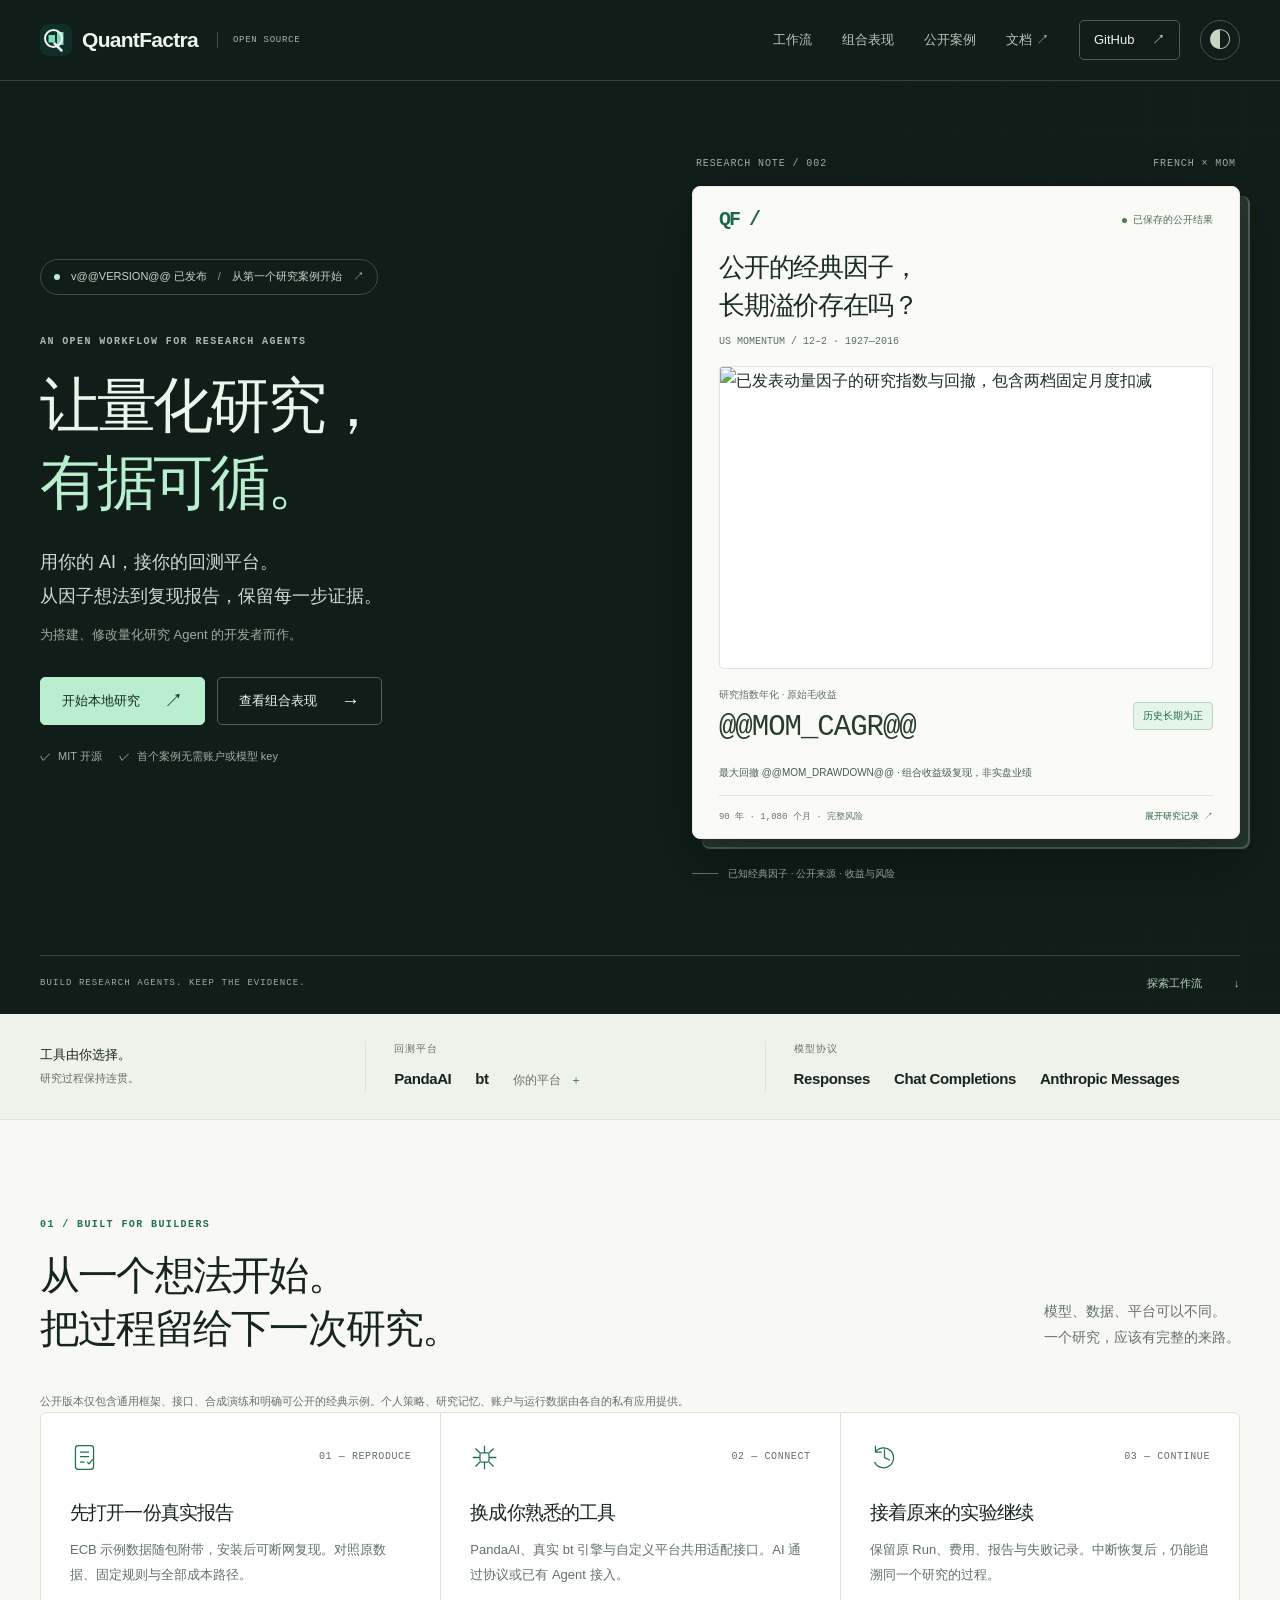
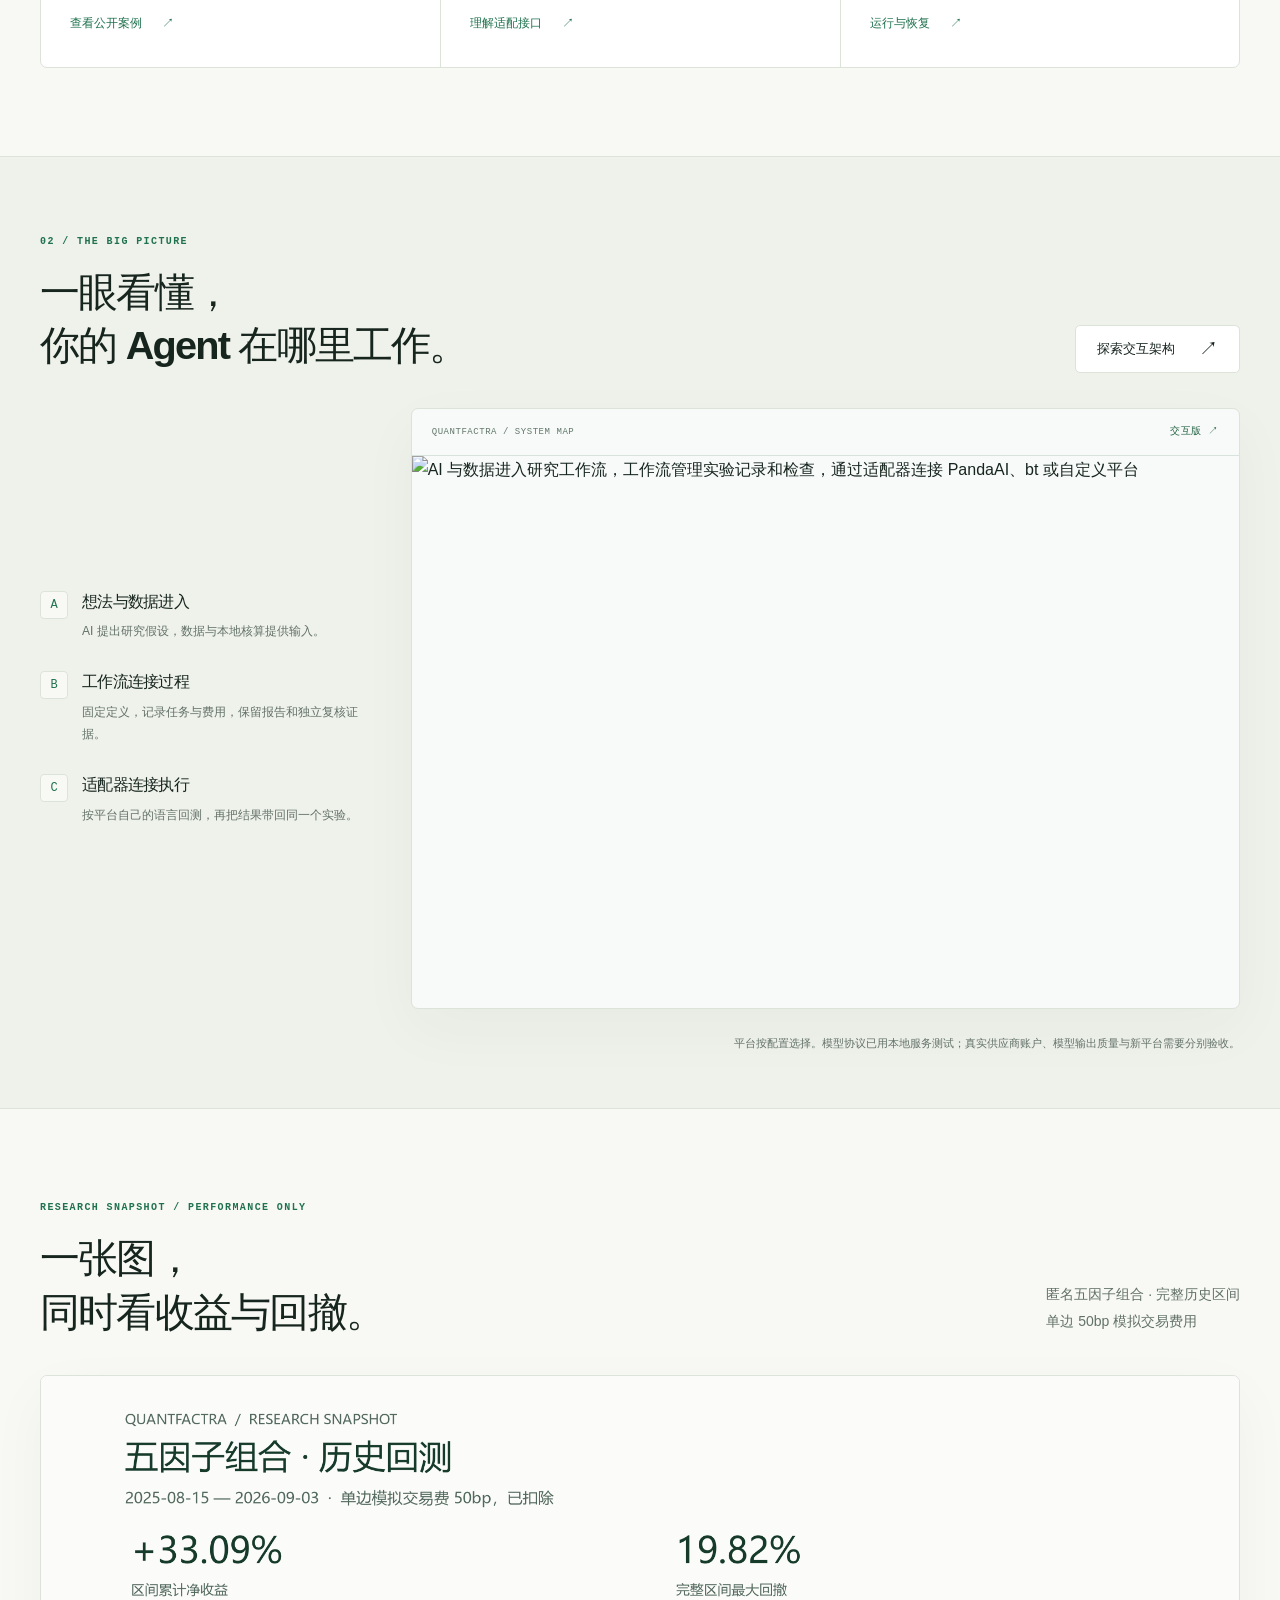
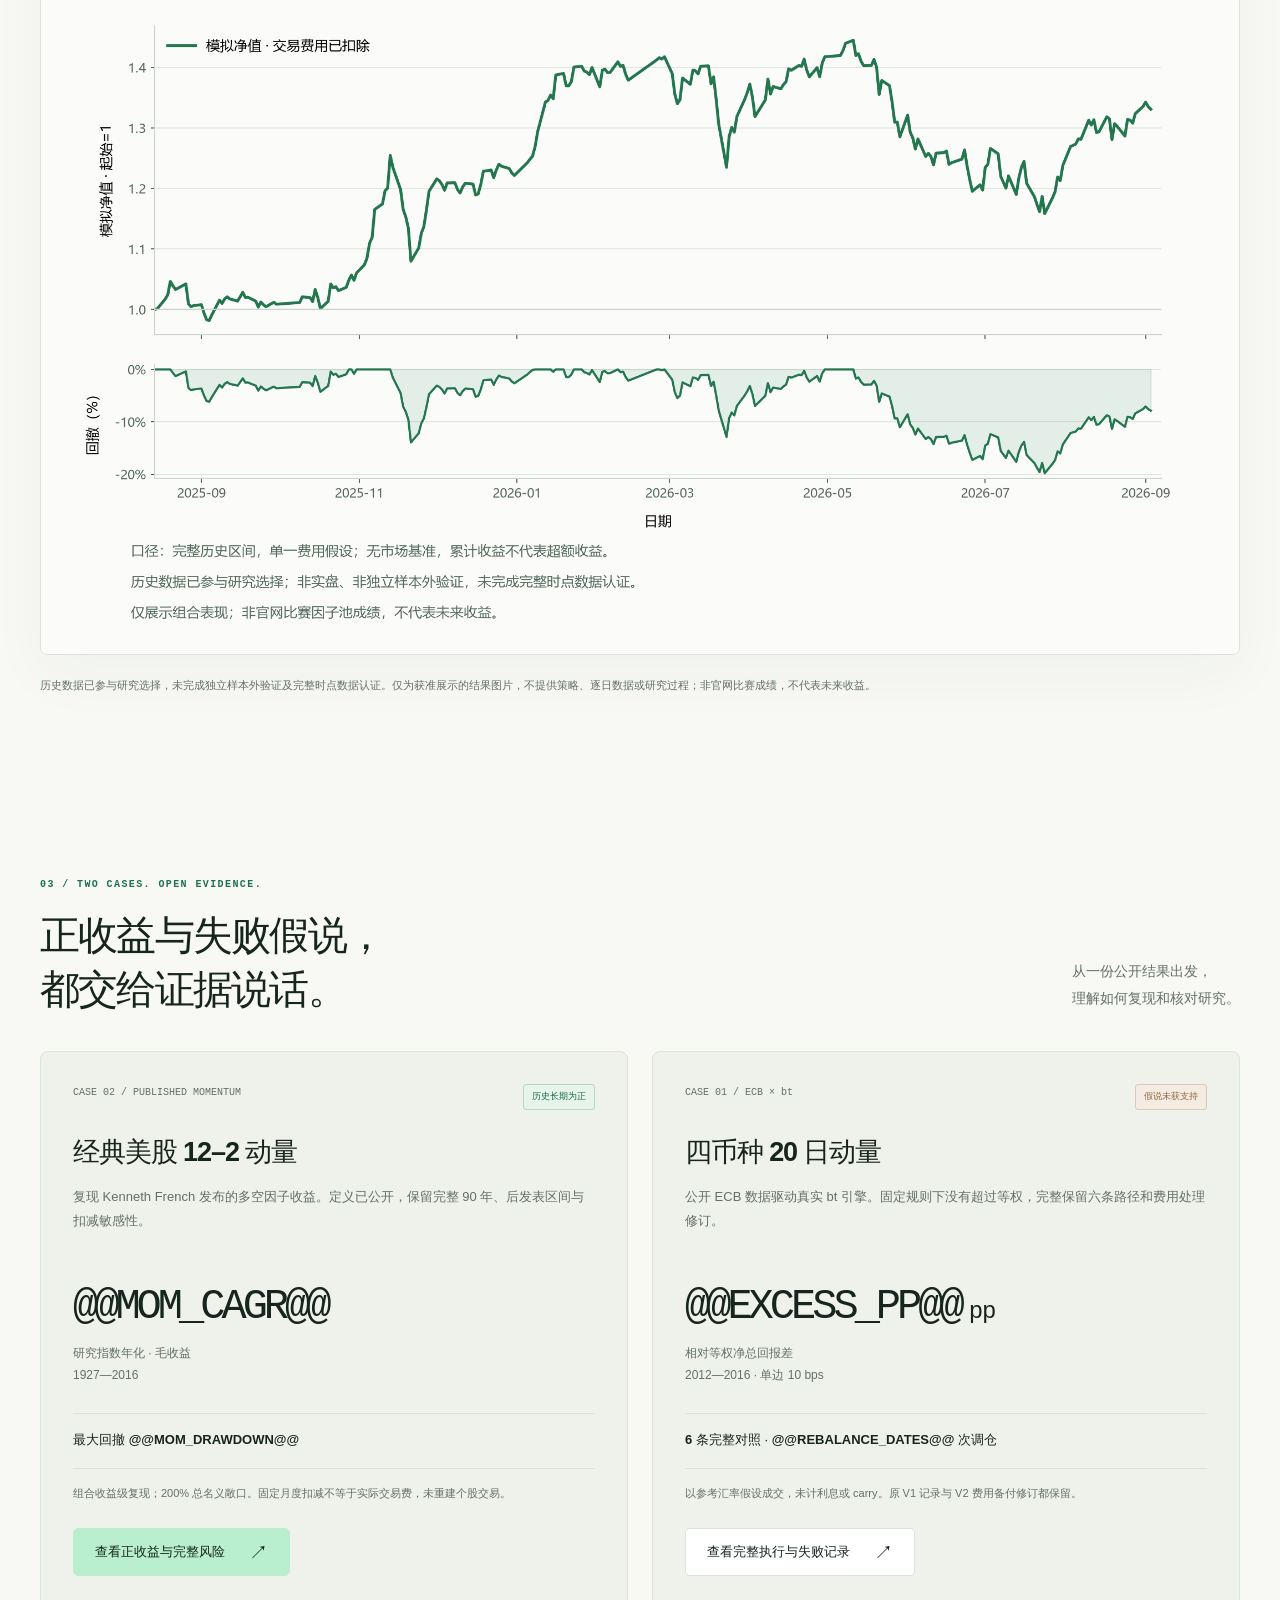
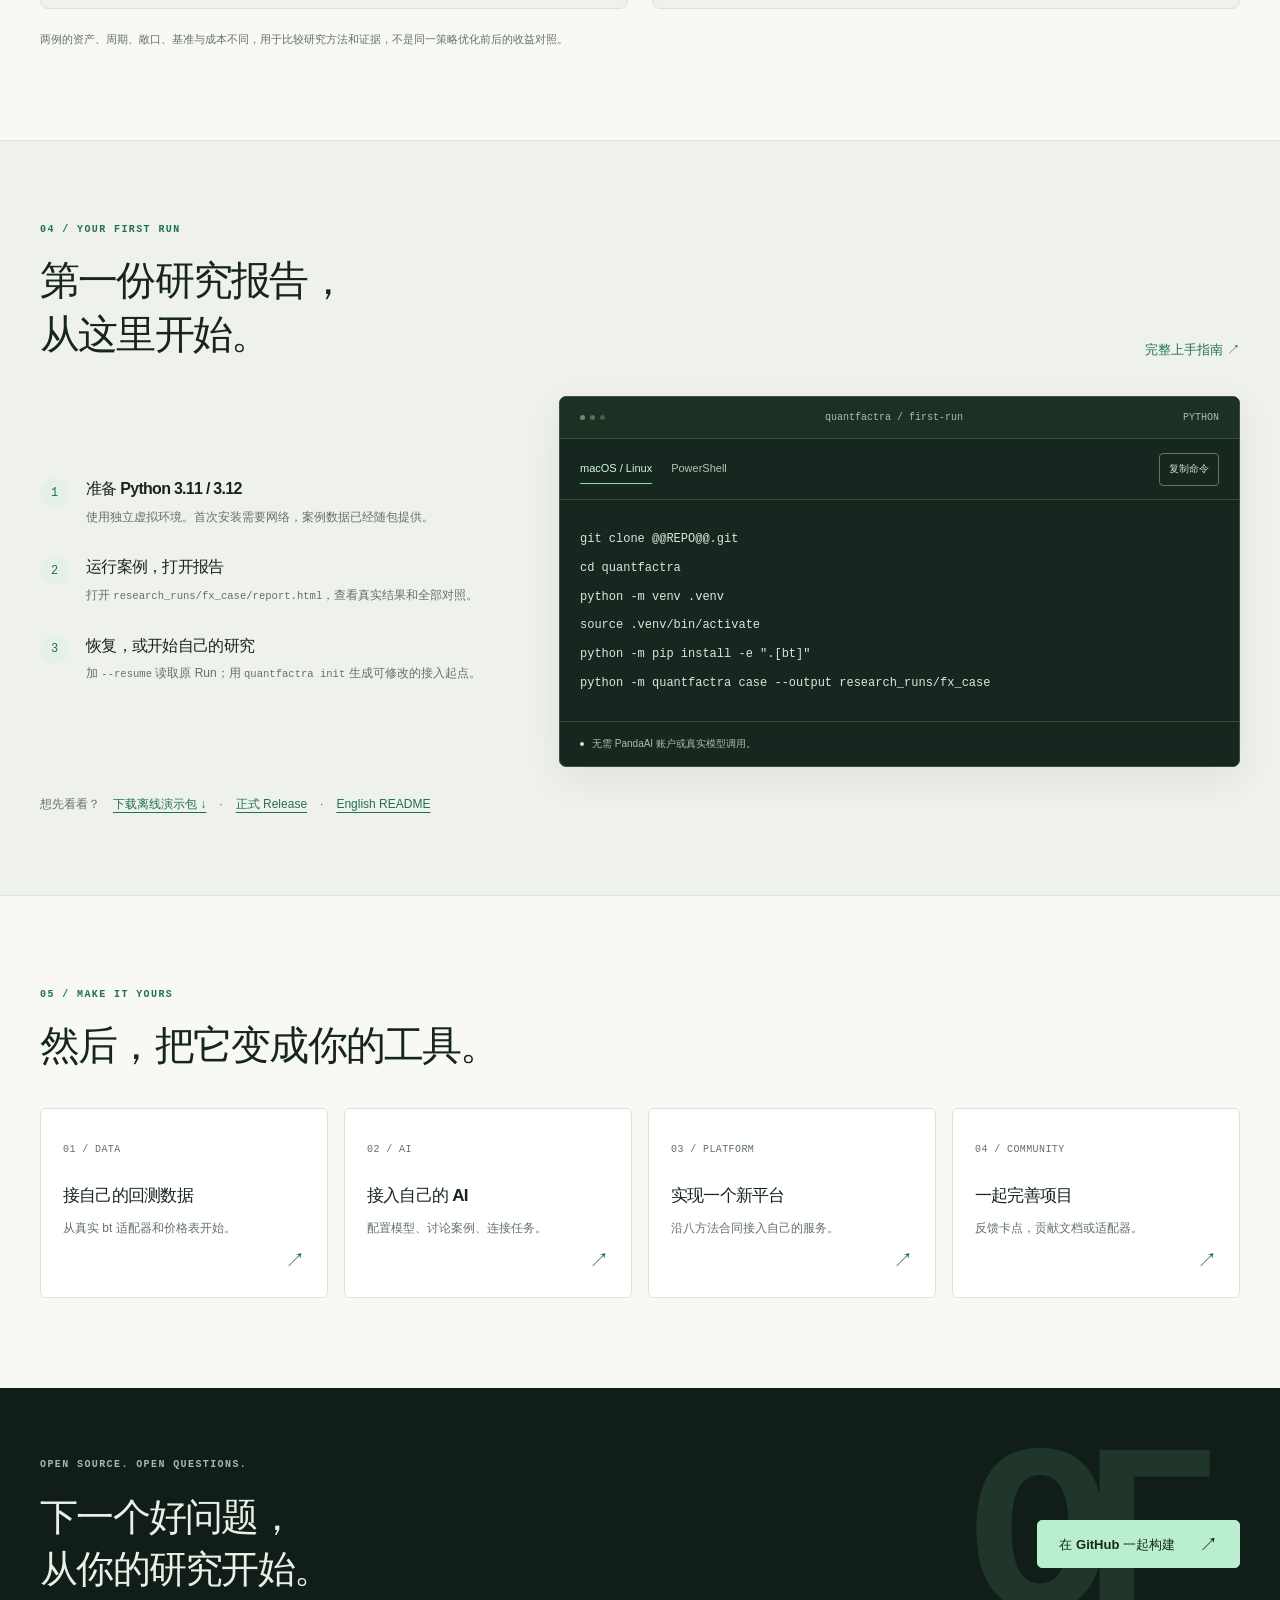
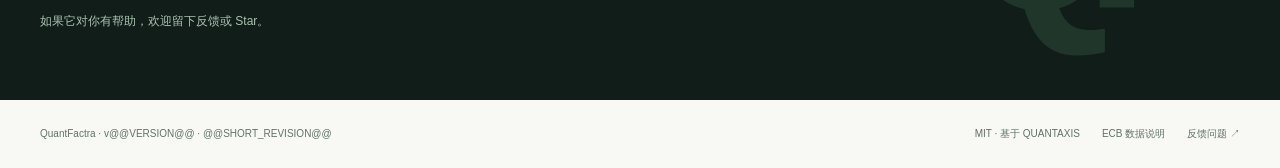
==== commit e775f92f: "docs: publish approved anonymous performance image" ====
--- a/website/index.html
+++ b/website/index.html
@@ -19,7 +19,7 @@
   <a class="brand" href="./"><img src="assets/favicon.svg" width="32" height="32" alt="">QuantFactra<span class="version">OPEN SOURCE</span></a>
   <div class="nav-tools">
     <button class="menu-toggle" type="button" aria-expanded="false" aria-controls="nav-links" hidden>导航 <span aria-hidden="true">＋</span></button>
-    <div class="nav-links" id="nav-links"><a href="#workflow">工作流</a><a href="#cases">公开案例</a><a href="@@REPO@@/blob/master/docs/quickstart.md">文档 ↗</a><a class="nav-github" href="@@REPO@@">GitHub <span aria-hidden="true">↗</span></a></div>
+    <div class="nav-links" id="nav-links"><a href="#workflow">工作流</a><a href="#performance">组合表现</a><a href="#cases">公开案例</a><a href="@@REPO@@/blob/master/docs/quickstart.md">文档 ↗</a><a class="nav-github" href="@@REPO@@">GitHub <span aria-hidden="true">↗</span></a></div>
     <button class="theme" type="button" aria-label="切换深浅主题" title="切换深浅主题"><span aria-hidden="true">◐</span></button>
   </div>
 </nav></header>
@@ -32,7 +32,7 @@
         <h1 id="hero-title">让量化研究，<br><em>有据可循。</em></h1>
         <p class="hero-copy">用你的 AI，接你的回测平台。<br>从因子想法到复现报告，保留每一步证据。</p>
         <p class="hero-audience">为搭建、修改量化研究 Agent 的开发者而作。</p>
-        <div class="actions"><a class="button primary" href="#start">开始本地研究 <span aria-hidden="true">↗</span></a><a class="button hero-secondary" href="#cases">查看两个案例 <span aria-hidden="true">→</span></a></div>
+        <div class="actions"><a class="button primary" href="#start">开始本地研究 <span aria-hidden="true">↗</span></a><a class="button hero-secondary" href="#performance">查看组合表现 <span aria-hidden="true">→</span></a></div>
         <div class="hero-note"><span>MIT 开源</span><span>首个案例无需账户或模型 key</span></div>
       </div>
       <div class="hero-visual">
@@ -69,6 +69,13 @@
     <div class="workflow-layout"><div class="workflow-notes"><article><span class="step-index">A</span><h3>想法与数据进入</h3><p>AI 提出研究假设，数据与本地核算提供输入。</p></article><article><span class="step-index">B</span><h3>工作流连接过程</h3><p>固定定义，记录任务与费用，保留报告和独立复核证据。</p></article><article><span class="step-index">C</span><h3>适配器连接执行</h3><p>按平台自己的语言回测，再把结果带回同一个实验。</p></article></div><div class="diagram-card"><div class="diagram-caption"><span>QUANTFACTRA / SYSTEM MAP</span><a href="architecture/">交互版 ↗</a></div><img src="assets/quantfactra-architecture.svg" width="940" height="628" alt="AI 与数据进入研究工作流，工作流管理实验记录和检查，通过适配器连接 PandaAI、bt 或自定义平台" loading="lazy"></div></div>
     <p class="caption workflow-caption">平台按配置选择。模型协议已用本地服务测试；真实供应商账户、模型输出质量与新平台需要分别验收。</p>
   </div></section>
+  <section class="wrap cases-section" id="performance" aria-labelledby="performance-title">
+    <div class="section-head"><div><div class="eyebrow">RESEARCH SNAPSHOT / PERFORMANCE ONLY</div><h2 id="performance-title">一张图，<br>同时看收益与回撤。</h2></div><p class="section-summary">匿名五因子组合 · 完整历史区间<br>单边 50bp 模拟交易费用</p></div>
+    <figure>
+      <div class="diagram-card"><a href="assets/portfolio-performance.png" aria-label="打开完整五因子组合回测图"><img src="assets/portfolio-performance.png" width="2160" height="1584" loading="lazy" alt="五因子组合2025年8月15日至2026年9月3日的历史净值与回撤；单边50bp模拟费用后累计净收益33.09%，最大回撤19.82%。非实盘、非独立样本外验证。"></a></div>
+      <figcaption class="caption comparison-note">历史数据已参与研究选择，未完成独立样本外验证及完整时点数据认证。仅为获准展示的结果图片，不提供策略、逐日数据或研究过程；非官网比赛成绩，不代表未来收益。</figcaption>
+    </figure>
+  </section>
   <section class="wrap cases-section" id="cases" aria-labelledby="case-title">
     <div class="section-head"><div><div class="eyebrow">03 / TWO CASES. OPEN EVIDENCE.</div><h2 id="case-title">正收益与失败假说，<br>都交给证据说话。</h2></div><p class="section-summary">从一份公开结果出发，<br>理解如何复现和核对研究。</p></div>
     <div class="case-pair">
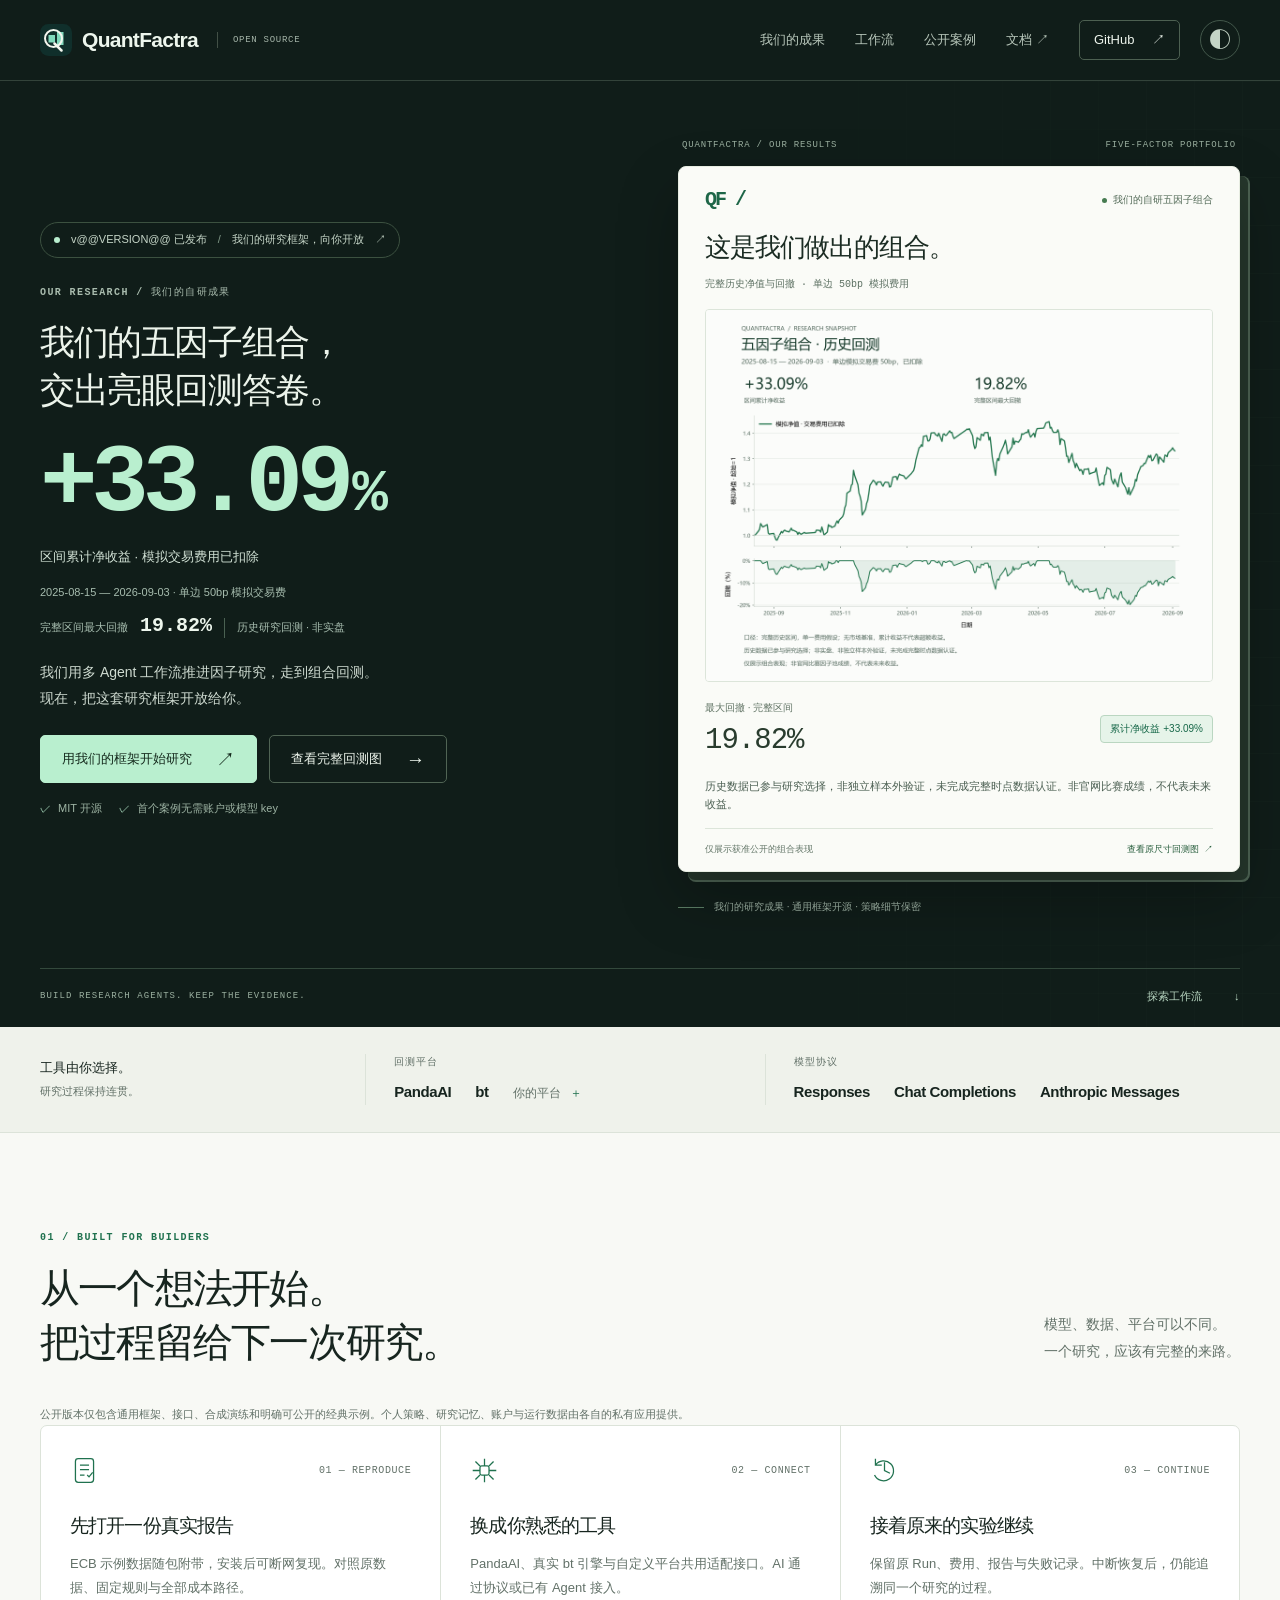
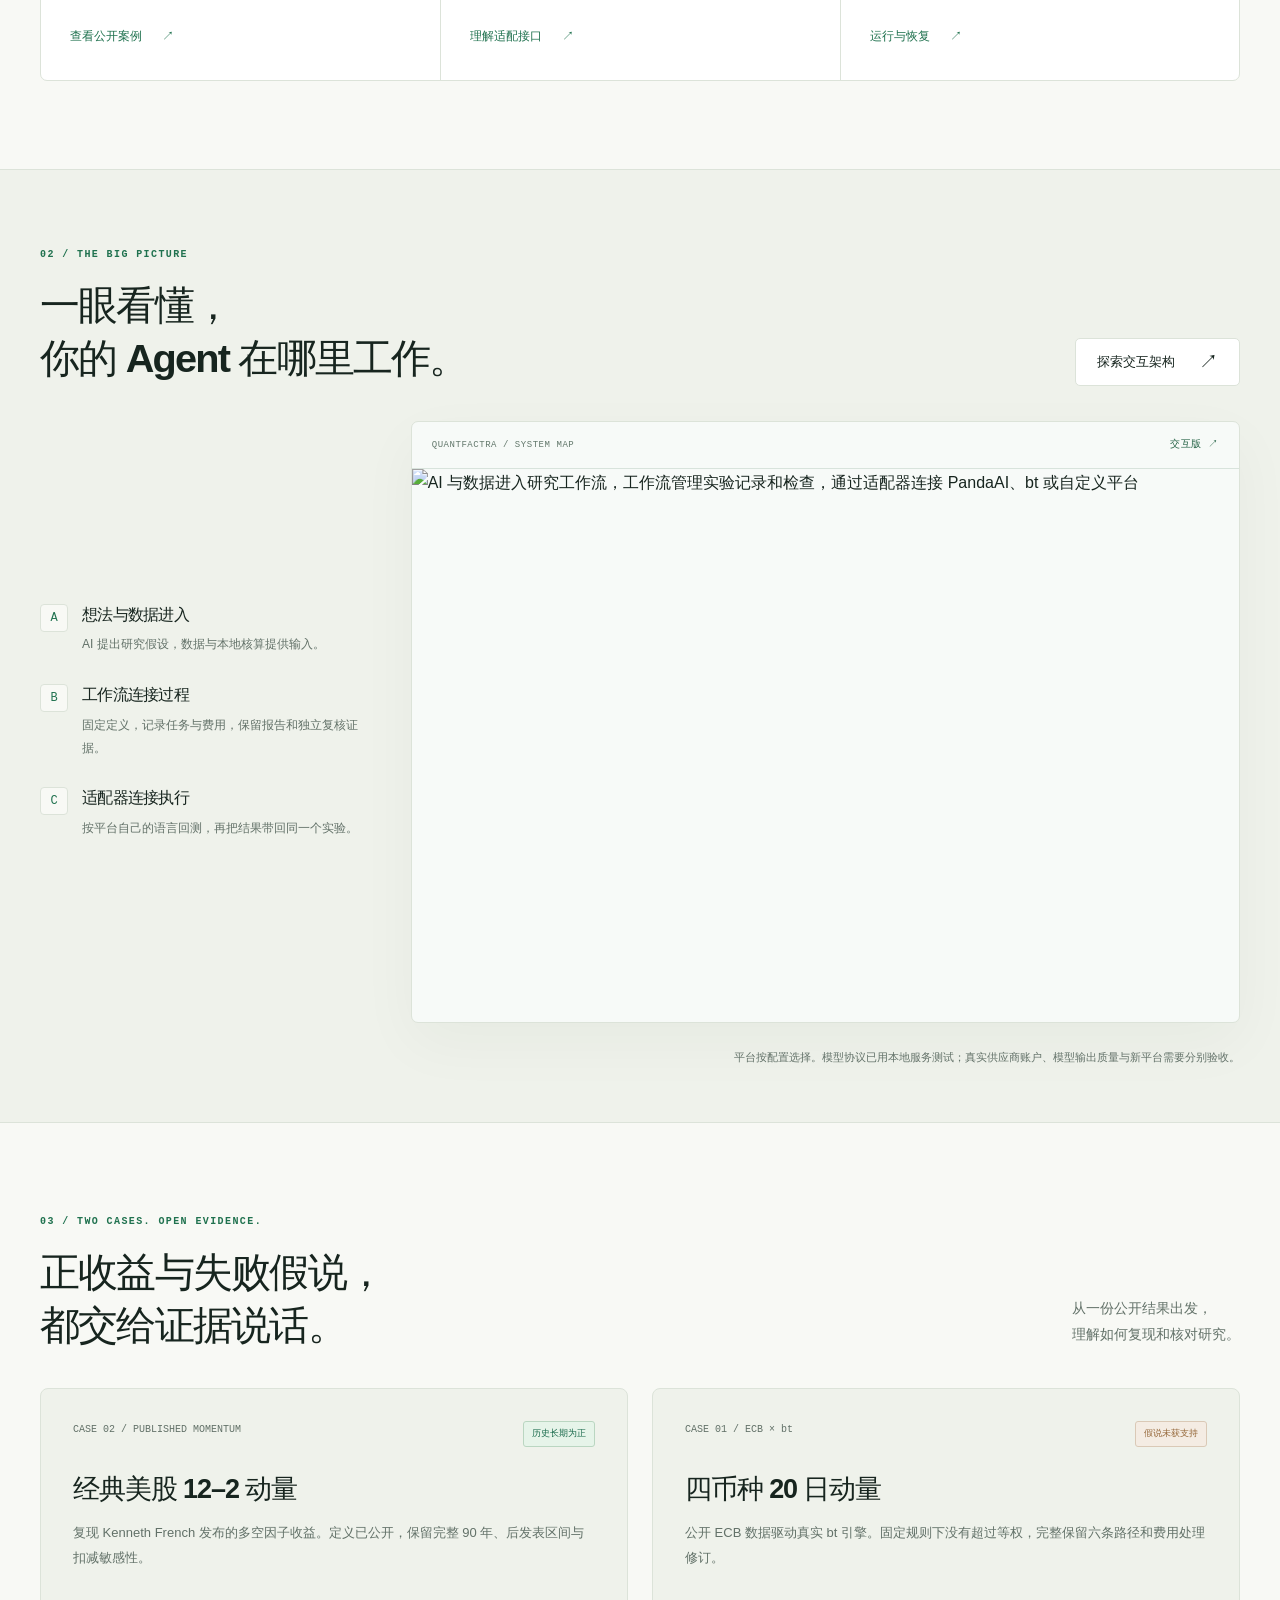
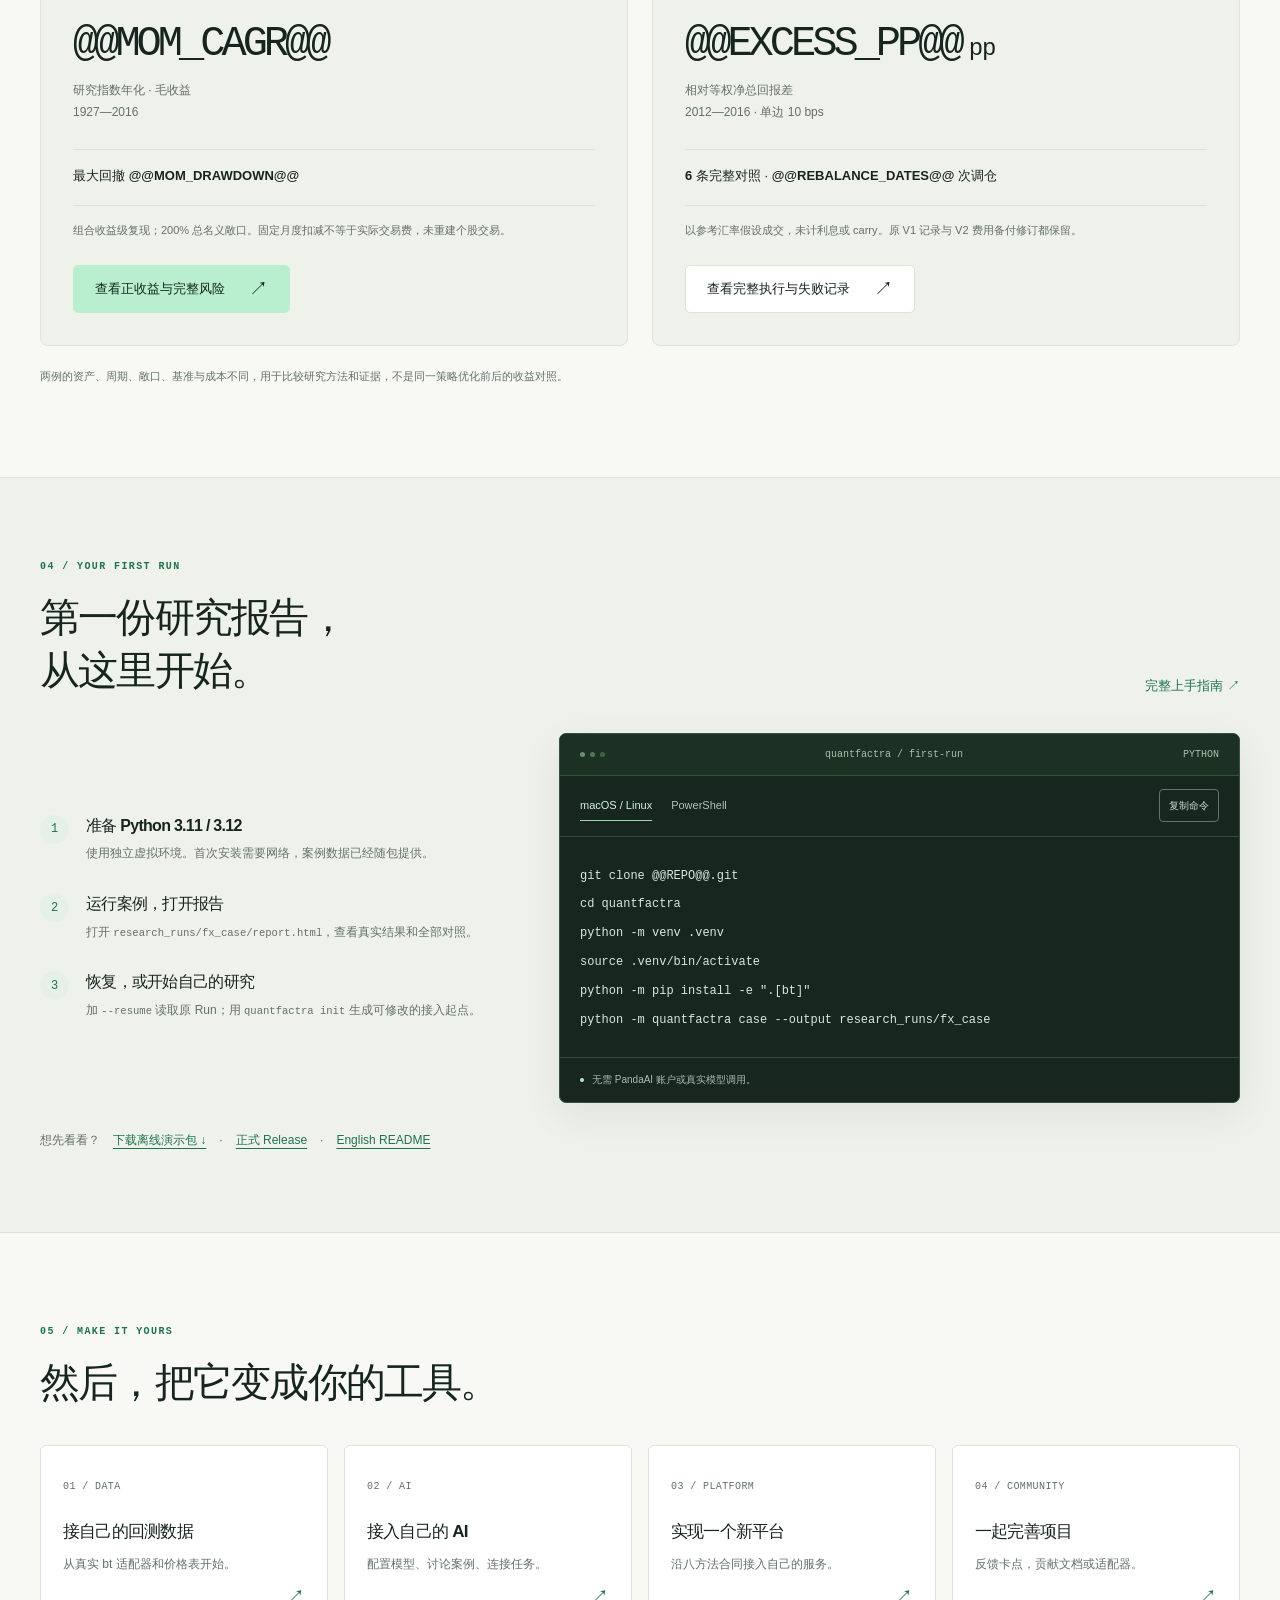
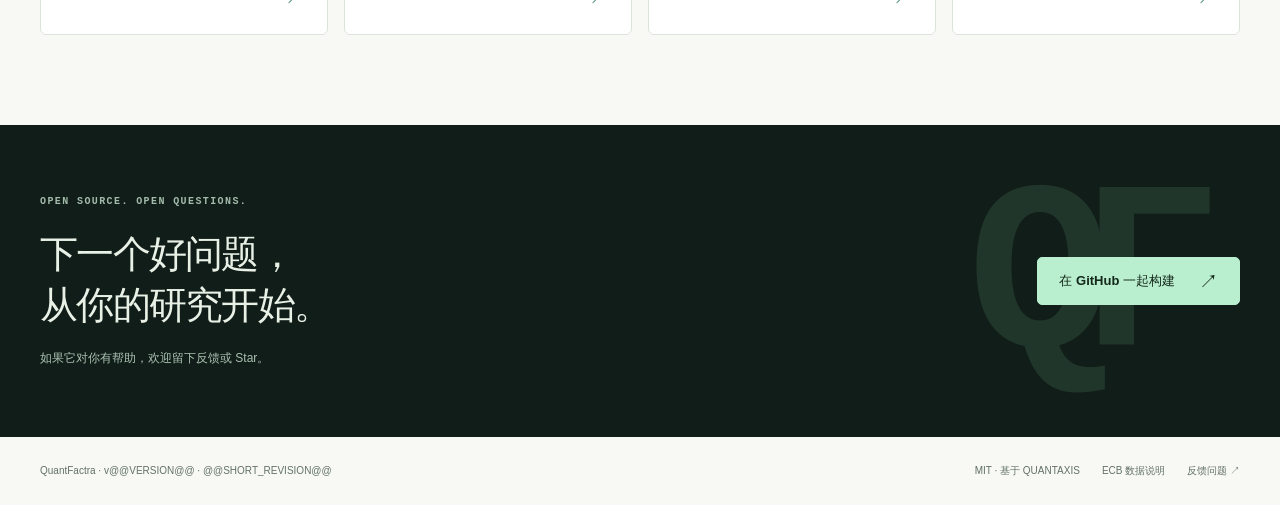
==== commit a66c9642: "site: lead with our five-factor research results" ====
--- a/website/index.html
+++ b/website/index.html
@@ -2,13 +2,14 @@
 <html lang="zh-CN">
 <head>
   <meta charset="utf-8"><meta name="viewport" content="width=device-width,initial-scale=1">
-  <title>QuantFactra · 让量化研究，有据可循</title>
-  <meta name="description" content="面向 AI 开发者的多 Agent 研究框架。连接 PandaAI、bt 或自定义回测平台，保留实验与证据，从一个可复现的公开案例开始。">
+  <title>QuantFactra · 我们的五因子组合，回测累计净收益 +33.09%</title>
+  <meta name="description" content="QuantFactra 自研五因子组合：2025-08-15 至 2026-09-03 历史回测累计净收益 +33.09%，最大回撤 19.82%，已扣单边 50bp 模拟费用。非实盘、非独立样本外验证。探索背后的通用多 Agent 研究框架。">
   <link rel="canonical" href="@@SITE@@"><link rel="icon" href="assets/favicon.svg" type="image/svg+xml">
   <meta property="og:type" content="website"><meta property="og:locale" content="zh_CN">
-  <meta property="og:title" content="QuantFactra · 让量化研究，有据可循">
-  <meta property="og:description" content="用你的 AI，接你的回测平台。从因子想法到复现报告，保留每一步证据。">
-  <meta property="og:url" content="@@SITE@@"><meta property="og:image" content="@@SITE@@assets/social-card.png">
+  <meta property="og:title" content="我们的五因子组合，回测累计净收益 +33.09% · QuantFactra">
+  <meta property="og:description" content="2025-08-15 至 2026-09-03，单边 50bp 模拟费用已扣除，最大回撤 19.82%。我们的自研历史回测成果；非实盘、非独立样本外验证。">
+  <meta property="og:url" content="@@SITE@@"><meta property="og:image" content="@@SITE@@assets/portfolio-performance.png">
+  <meta property="og:image:alt" content="QuantFactra 自研五因子组合的完整历史净值和回撤，非实盘业绩">
   <meta name="twitter:card" content="summary_large_image">
   <link rel="stylesheet" href="assets/site.css"><script src="assets/site.js" defer></script>
   <script type="application/ld+json">{"@context":"https://schema.org","@type":"SoftwareSourceCode","name":"QuantFactra","description":"Reproducible quantitative factor research and backtesting for AI developers","codeRepository":"@@REPO@@","url":"@@SITE@@","programmingLanguage":"Python","version":"@@VERSION@@","license":"https://opensource.org/license/mit"}</script>
@@ -19,33 +20,36 @@
   <a class="brand" href="./"><img src="assets/favicon.svg" width="32" height="32" alt="">QuantFactra<span class="version">OPEN SOURCE</span></a>
   <div class="nav-tools">
     <button class="menu-toggle" type="button" aria-expanded="false" aria-controls="nav-links" hidden>导航 <span aria-hidden="true">＋</span></button>
-    <div class="nav-links" id="nav-links"><a href="#workflow">工作流</a><a href="#performance">组合表现</a><a href="#cases">公开案例</a><a href="@@REPO@@/blob/master/docs/quickstart.md">文档 ↗</a><a class="nav-github" href="@@REPO@@">GitHub <span aria-hidden="true">↗</span></a></div>
+    <div class="nav-links" id="nav-links"><a href="#performance">我们的成果</a><a href="#workflow">工作流</a><a href="#cases">公开案例</a><a href="@@REPO@@/blob/master/docs/quickstart.md">文档 ↗</a><a class="nav-github" href="@@REPO@@">GitHub <span aria-hidden="true">↗</span></a></div>
     <button class="theme" type="button" aria-label="切换深浅主题" title="切换深浅主题"><span aria-hidden="true">◐</span></button>
   </div>
 </nav></header>
 <main id="main">
   <div class="hero-shell">
-    <section class="hero wrap" aria-labelledby="hero-title">
+    <section class="hero hero-results wrap" id="performance" aria-labelledby="hero-title">
       <div class="hero-content">
-        <a class="release-link" href="@@REPO@@/releases/latest"><span class="live-dot"></span>v@@VERSION@@ 已发布<span class="release-divider">/</span>从第一个研究案例开始<span aria-hidden="true">↗</span></a>
-        <div class="eyebrow hero-eyebrow">AN OPEN WORKFLOW FOR RESEARCH AGENTS</div>
-        <h1 id="hero-title">让量化研究，<br><em>有据可循。</em></h1>
-        <p class="hero-copy">用你的 AI，接你的回测平台。<br>从因子想法到复现报告，保留每一步证据。</p>
-        <p class="hero-audience">为搭建、修改量化研究 Agent 的开发者而作。</p>
-        <div class="actions"><a class="button primary" href="#start">开始本地研究 <span aria-hidden="true">↗</span></a><a class="button hero-secondary" href="#performance">查看组合表现 <span aria-hidden="true">→</span></a></div>
+        <a class="release-link" href="@@REPO@@/releases/latest"><span class="live-dot"></span>v@@VERSION@@ 已发布<span class="release-divider">/</span>我们的研究框架，向你开放<span aria-hidden="true">↗</span></a>
+        <div class="eyebrow hero-eyebrow">OUR RESEARCH / 我们的自研成果</div>
+        <h1 id="hero-title">我们的五因子组合，<br>交出亮眼回测答卷。</h1>
+        <div class="hero-performance"><strong class="hero-return">+33.09<span>%</span></strong><span class="hero-return-label">区间累计净收益 · 模拟交易费用已扣除</span></div>
+        <p class="hero-period">2025-08-15 — 2026-09-03 · 单边 50bp 模拟交易费</p>
+        <p class="hero-drawdown">完整区间最大回撤 <strong>19.82%</strong><span>历史研究回测 · 非实盘</span></p>
+        <p class="hero-copy">我们用多 Agent 工作流推进因子研究，走到组合回测。<br>现在，把这套研究框架开放给你。</p>
+        <div class="actions"><a class="button primary" href="#start">用我们的框架开始研究 <span aria-hidden="true">↗</span></a><a class="button hero-secondary" href="assets/portfolio-performance.png">查看完整回测图 <span aria-hidden="true">→</span></a></div>
         <div class="hero-note"><span>MIT 开源</span><span>首个案例无需账户或模型 key</span></div>
       </div>
       <div class="hero-visual">
-        <div class="visual-index"><span>RESEARCH NOTE / 002</span><span>FRENCH × MOM</span></div>
-        <a class="research-preview" href="momentum/" aria-label="打开经典动量因子历史复现案例">
-          <div class="preview-top"><span class="file-mark" aria-hidden="true">QF /</span><span class="record-state"><span></span>已保存的公开结果</span></div>
-          <h2>公开的经典因子，<br>长期溢价存在吗？</h2>
-          <p class="preview-subtitle">US MOMENTUM / 12–2 · 1927—2016</p>
-          <img class="preview-chart" src="assets/french-momentum.svg" width="1080" height="660" alt="已发表动量因子的研究指数与回撤，包含两档固定月度扣减">
-          <div class="preview-result"><div><span>研究指数年化 · 原始毛收益</span><strong>@@MOM_CAGR@@</strong></div><span class="result-tag positive">历史长期为正</span></div><p class="preview-risk">最大回撤 @@MOM_DRAWDOWN@@ · 组合收益级复现，非实盘业绩</p>
-          <div class="preview-footer"><span>90 年 · 1,080 个月 · 完整风险</span><span>展开研究记录 ↗</span></div>
+        <div class="visual-index"><span>QUANTFACTRA / OUR RESULTS</span><span>FIVE-FACTOR PORTFOLIO</span></div>
+        <a class="research-preview" href="assets/portfolio-performance.png" aria-label="打开我们的五因子组合完整回测图">
+          <div class="preview-top"><span class="file-mark" aria-hidden="true">QF /</span><span class="record-state"><span></span>我们的自研五因子组合</span></div>
+          <h2>这是我们做出的组合。</h2>
+          <p class="preview-subtitle">完整历史净值与回撤 · 单边 50bp 模拟费用</p>
+          <img class="preview-chart" src="assets/portfolio-performance.png" width="2160" height="1584" fetchpriority="high" alt="我们自研的五因子组合：2025年8月15日至2026年9月3日，单边50bp模拟费用后累计净收益33.09%，最大回撤19.82%。非实盘、非独立样本外验证。">
+          <div class="preview-result"><div><span>最大回撤 · 完整区间</span><strong>19.82%</strong></div><span class="result-tag positive">累计净收益 +33.09%</span></div>
+          <p class="preview-risk">历史数据已参与研究选择，非独立样本外验证，未完成完整时点数据认证。非官网比赛成绩，不代表未来收益。</p>
+          <div class="preview-footer"><span>仅展示获准公开的组合表现</span><span>查看原尺寸回测图 ↗</span></div>
         </a>
-        <div class="visual-caption"><span class="caption-rule"></span>已知经典因子 · 公开来源 · 收益与风险</div>
+        <div class="visual-caption"><span class="caption-rule"></span>我们的研究成果 · 通用框架开源 · 策略细节保密</div>
       </div>
     </section>
     <div class="hero-baseline wrap"><span>BUILD RESEARCH AGENTS. KEEP THE EVIDENCE.</span><a href="#workflow">探索工作流 <span aria-hidden="true">↓</span></a></div>
@@ -69,13 +73,6 @@
     <div class="workflow-layout"><div class="workflow-notes"><article><span class="step-index">A</span><h3>想法与数据进入</h3><p>AI 提出研究假设，数据与本地核算提供输入。</p></article><article><span class="step-index">B</span><h3>工作流连接过程</h3><p>固定定义，记录任务与费用，保留报告和独立复核证据。</p></article><article><span class="step-index">C</span><h3>适配器连接执行</h3><p>按平台自己的语言回测，再把结果带回同一个实验。</p></article></div><div class="diagram-card"><div class="diagram-caption"><span>QUANTFACTRA / SYSTEM MAP</span><a href="architecture/">交互版 ↗</a></div><img src="assets/quantfactra-architecture.svg" width="940" height="628" alt="AI 与数据进入研究工作流，工作流管理实验记录和检查，通过适配器连接 PandaAI、bt 或自定义平台" loading="lazy"></div></div>
     <p class="caption workflow-caption">平台按配置选择。模型协议已用本地服务测试；真实供应商账户、模型输出质量与新平台需要分别验收。</p>
   </div></section>
-  <section class="wrap cases-section" id="performance" aria-labelledby="performance-title">
-    <div class="section-head"><div><div class="eyebrow">RESEARCH SNAPSHOT / PERFORMANCE ONLY</div><h2 id="performance-title">一张图，<br>同时看收益与回撤。</h2></div><p class="section-summary">匿名五因子组合 · 完整历史区间<br>单边 50bp 模拟交易费用</p></div>
-    <figure>
-      <div class="diagram-card"><a href="assets/portfolio-performance.png" aria-label="打开完整五因子组合回测图"><img src="assets/portfolio-performance.png" width="2160" height="1584" loading="lazy" alt="五因子组合2025年8月15日至2026年9月3日的历史净值与回撤；单边50bp模拟费用后累计净收益33.09%，最大回撤19.82%。非实盘、非独立样本外验证。"></a></div>
-      <figcaption class="caption comparison-note">历史数据已参与研究选择，未完成独立样本外验证及完整时点数据认证。仅为获准展示的结果图片，不提供策略、逐日数据或研究过程；非官网比赛成绩，不代表未来收益。</figcaption>
-    </figure>
-  </section>
   <section class="wrap cases-section" id="cases" aria-labelledby="case-title">
     <div class="section-head"><div><div class="eyebrow">03 / TWO CASES. OPEN EVIDENCE.</div><h2 id="case-title">正收益与失败假说，<br>都交给证据说话。</h2></div><p class="section-summary">从一份公开结果出发，<br>理解如何复现和核对研究。</p></div>
     <div class="case-pair">
--- a/website/assets/site.css
+++ b/website/assets/site.css
@@ -324,3 +324,39 @@
 .case-label { font-size:9px; padding:4px 8px; color:#936536; background:#f4ece3; border:1px solid #dac9b6; border-radius:3px; }
 .comparison-note { margin-top:20px; line-height:1.9; }
 @media(max-width:760px) { .case-pair { grid-template-columns:1fr; } .cases-section { padding-block:52px; } .case-choice { padding:24px; } .case-choice h3 { font-size:23px; } .case-choice .case-metric strong { font-size:36px; } }
+
+/* Lead with the approved research result; keep its scope beside the return. */
+.hero-results { grid-template-columns:1.05fr 1fr; gap:48px; padding-block:44px 52px; scroll-margin-top:20px; }
+.hero-results .hero-eyebrow { margin-top:26px; }
+.hero-results h1 { font-size:clamp(28px,2.7vw,38px); letter-spacing:-.04em; line-height:1.4; }
+.hero-performance { margin-top:20px; }
+.hero-return { display:block; font:600 clamp(68px,7.5vw,108px)/1.05 Consolas,"Liberation Mono",monospace; color:var(--mint); letter-spacing:-.065em; white-space:nowrap; }
+.hero-return>span { font-size:.62em; margin-left:4px; letter-spacing:-.04em; }
+.hero-return-label { display:block; color:#d1e1d5; font-size:13px; margin-top:9px; }
+.hero-period { color:#a7bdaf; font-size:11px; margin-top:15px; }
+.hero-drawdown { display:flex; align-items:baseline; flex-wrap:wrap; gap:5px 12px; margin-top:9px; color:#a7bdaf; font-size:11px; }
+.hero-drawdown strong { font:600 20px/1.4 Consolas,monospace; color:#edf6ed; }
+.hero-drawdown>span { padding-left:12px; border-left:1px solid #4a6152; }
+.hero-results .hero-copy { font-size:14px; line-height:1.9; margin-top:19px; }
+.hero-results .actions { margin-top:23px; }
+.hero-results .hero-note { margin-top:16px; }
+.hero-results .visual-index { font-size:9px; flex-wrap:wrap; gap:5px 15px; }
+.hero-results .preview-risk { font-size:11px; }
+@media(max-width:1000px) {
+  .hero-results { gap:30px; }
+  .hero-results h1 { font-size:29px; }
+  .hero-results .release-link { font-size:9px; }
+  .hero-return { font-size:76px; }
+}
+@media(max-width:640px) {
+  .hero-results { grid-template-columns:1fr; padding-block:30px 40px; gap:32px; }
+  .hero-results h1 { font-size:clamp(25px,7vw,32px); }
+  .hero-results .hero-eyebrow { font-size:10px; letter-spacing:.04em; margin-top:24px; }
+  .hero-return { font-size:clamp(68px,18vw,92px); }
+  .hero-return-label { font-size:12px; }
+  .hero-results .hero-copy { font-size:13px; }
+  .hero-results .hero-visual { width:100%; }
+  .hero-results .visual-index { font-size:8px; }
+  .hero-results .research-preview { padding-inline:18px; }
+  .hero-results .research-preview h2 { font-size:22px; }
+}
